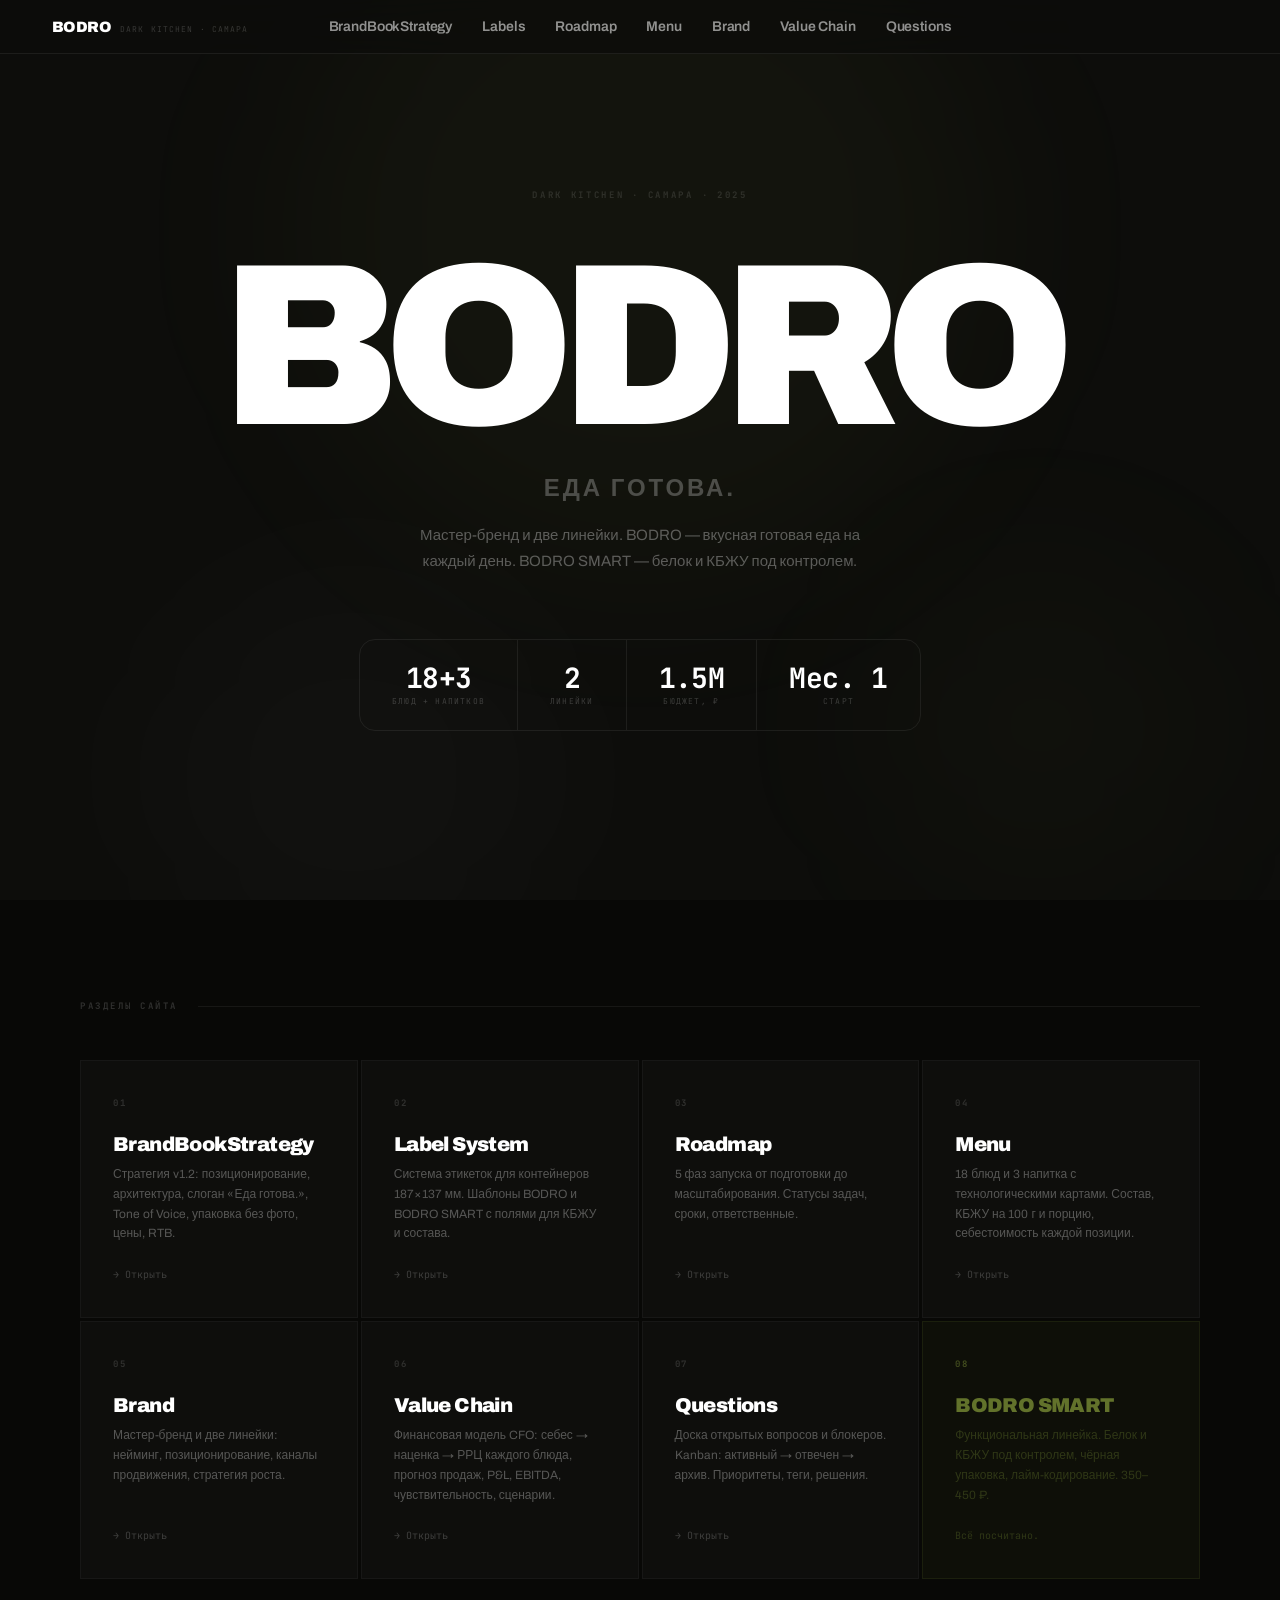
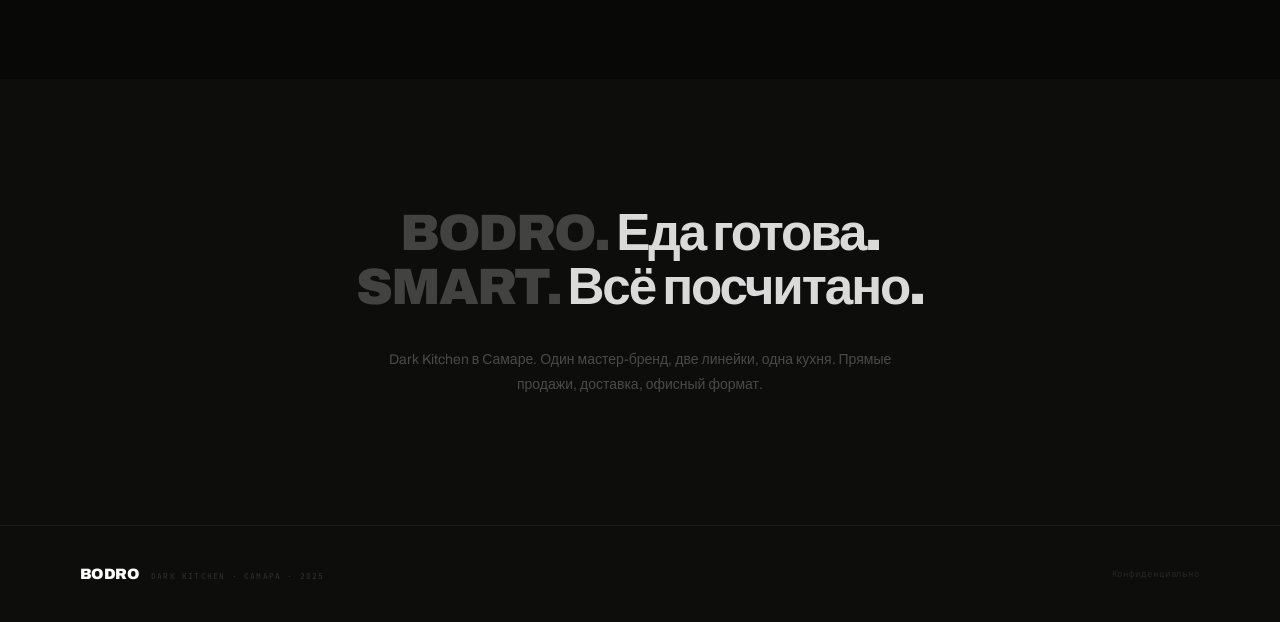
==== index.html @ ae783299 "BrandBookStrategy: merge v1.2 strategy into brand book, rebuild Value Chain as CFO model, fix menu c" ====
<!DOCTYPE html>
<html lang="ru">
<head>
<meta charset="UTF-8">
<meta name="viewport" content="width=device-width, initial-scale=1.0">
<title>BODRO — Dark Kitchen · Самара</title>
<link rel="preconnect" href="https://fonts.googleapis.com">
<link href="https://fonts.googleapis.com/css2?family=Archivo:wght@300;400;500;600;700;900&family=JetBrains+Mono:wght@400;500;700&display=swap" rel="stylesheet">
<style>
*,*::before,*::after{box-sizing:border-box;margin:0;padding:0;}
html{scroll-behavior:smooth;}
:root{
  --black:#0D0D0B;--sand:#F2EDE5;--lime:#B5D64E;--white:#FFFFFF;
  --mono:'JetBrains Mono',monospace;
}
body{font-family:'Archivo',sans-serif;background:var(--black);color:var(--white);overflow-x:hidden;}

/* ─ UNIVERSAL NAV ─ */
.u-nav{position:fixed;top:0;left:0;right:0;z-index:900;height:54px;display:flex;align-items:center;padding:0 52px;background:rgba(13,13,11,.88);backdrop-filter:blur(32px) saturate(200%);-webkit-backdrop-filter:blur(32px) saturate(200%);border-bottom:1px solid rgba(255,255,255,.07);}
.u-logo{display:flex;align-items:baseline;gap:9px;text-decoration:none;}
.u-wordmark{font-size:15px;font-weight:900;letter-spacing:-.04em;color:var(--white);}
.u-sub{font-family:var(--mono);font-size:8px;color:rgba(255,255,255,.18);letter-spacing:.14em;text-transform:uppercase;}
.u-links{display:flex;gap:2px;position:absolute;left:50%;transform:translateX(-50%);}
.u-link{font-size:14px;font-weight:600;color:rgba(255,255,255,.55);text-decoration:none;padding:5px 14px;border-radius:7px;transition:all .15s;letter-spacing:-.01em;white-space:nowrap;}
.u-link:hover{color:var(--white);background:rgba(255,255,255,.07);}
.u-link.active{color:var(--white);background:rgba(255,255,255,.1);}

/* ─ HERO ─ */
.hero{
  min-height:100vh;display:flex;flex-direction:column;justify-content:center;align-items:center;
  text-align:center;padding:80px 40px 60px;position:relative;overflow:hidden;
  background:var(--black);
}
.hero-orb{position:absolute;border-radius:50%;pointer-events:none;filter:blur(90px);}
.orb1{width:700px;height:700px;background:rgba(181,214,78,.035);top:-120px;left:50%;transform:translateX(-50%);}
.orb2{width:450px;height:450px;background:rgba(242,237,229,.02);bottom:-100px;left:10%;}
.orb3{width:350px;height:350px;background:rgba(181,214,78,.025);bottom:0;right:5%;}

.hero-tag{font-family:var(--mono);font-size:9px;font-weight:700;letter-spacing:.3em;text-transform:uppercase;color:rgba(255,255,255,.12);margin-bottom:52px;}
.hero-wordmark{font-size:clamp(120px,18vw,260px);font-weight:900;letter-spacing:-.07em;line-height:.82;position:relative;z-index:1;}
.hero-slogan{font-size:clamp(16px,2vw,24px);font-weight:700;letter-spacing:.12em;text-transform:uppercase;color:rgba(255,255,255,.25);margin-top:32px;position:relative;z-index:1;}
.hero-desc{font-size:15px;color:rgba(255,255,255,.32);line-height:1.75;max-width:480px;margin:20px auto 0;position:relative;z-index:1;}

.hero-stats{display:flex;gap:0;margin-top:64px;border:1px solid rgba(255,255,255,.07);border-radius:16px;overflow:hidden;position:relative;z-index:1;}
.h-stat{flex:1;padding:24px 32px;border-right:1px solid rgba(255,255,255,.07);display:flex;flex-direction:column;align-items:center;justify-content:center;}
.h-stat:last-child{border-right:none;}
.h-stat-v{font-family:var(--mono);font-size:28px;font-weight:700;letter-spacing:-.02em;margin-bottom:4px;white-space:nowrap;line-height:1;}
.h-stat-l{font-family:var(--mono);font-size:8px;color:rgba(255,255,255,.2);letter-spacing:.15em;text-transform:uppercase;white-space:nowrap;}

/* ─ PAGES GRID ─ */
.pages-section{padding:100px 80px;background:#080806;}
.pages-eyebrow{font-family:var(--mono);font-size:9px;font-weight:700;letter-spacing:.28em;text-transform:uppercase;color:rgba(255,255,255,.16);display:flex;align-items:center;gap:20px;margin-bottom:48px;}
.pages-eyebrow::after{content:'';flex:1;height:1px;background:rgba(255,255,255,.06);}

.pages-grid{display:grid;grid-template-columns:repeat(4,1fr);gap:3px;}
.page-card{
  padding:36px 32px;background:rgba(255,255,255,.025);
  border:1px solid rgba(255,255,255,.04);
  text-decoration:none;color:var(--white);
  transition:background .2s,border-color .2s,transform .2s;
  display:flex;flex-direction:column;gap:0;
  position:relative;overflow:hidden;
}
.page-card:hover{background:rgba(255,255,255,.05);border-color:rgba(255,255,255,.1);transform:translateY(-2px);}
.page-card::before{content:'';position:absolute;top:0;left:0;right:0;height:2px;background:var(--accent, rgba(255,255,255,.1));transform:scaleX(0);transition:transform .2s;transform-origin:left;}
.page-card:hover::before{transform:scaleX(1);}

.pc-num{font-family:var(--mono);font-size:9px;font-weight:700;letter-spacing:.2em;color:rgba(255,255,255,.14);margin-bottom:24px;}
.pc-title{font-size:20px;font-weight:900;letter-spacing:-.03em;margin-bottom:10px;line-height:1.1;}
.pc-desc{font-size:12px;color:rgba(255,255,255,.3);line-height:1.65;flex:1;}
.pc-arrow{font-family:var(--mono);font-size:10px;color:rgba(255,255,255,.2);margin-top:24px;transition:color .2s;}
.page-card:hover .pc-arrow{color:rgba(255,255,255,.5);}

/* colour accents */
.card-brand{--accent:rgba(242,237,229,.6);}
.card-lime{--accent:var(--lime);}
.card-white{--accent:rgba(255,255,255,.4);}

/* ─ MANIFESTO ─ */
.manifesto{padding:128px 80px;background:var(--black);}
.manifesto-inner{max-width:880px;margin:0 auto;text-align:center;}
.m-quote{font-size:clamp(28px,4vw,54px);font-weight:900;letter-spacing:-.04em;line-height:1.05;color:rgba(255,255,255,.85);}
.m-quote span{color:rgba(255,255,255,.22);}
.m-sub{font-size:14px;color:rgba(255,255,255,.25);margin-top:32px;line-height:1.8;max-width:560px;margin-left:auto;margin-right:auto;}

/* ─ FOOTER ─ */
footer{padding:40px 80px;border-top:1px solid rgba(255,255,255,.06);display:flex;align-items:center;justify-content:space-between;}
.ft-left{display:flex;align-items:baseline;gap:12px;}
.ft-logo{font-size:15px;font-weight:900;letter-spacing:-.04em;}
.ft-tag{font-family:var(--mono);font-size:8px;color:rgba(255,255,255,.15);letter-spacing:.15em;text-transform:uppercase;}
.ft-right{font-family:var(--mono);font-size:9px;color:rgba(255,255,255,.1);letter-spacing:.1em;}

/* ─ ANIM ─ */
.au{opacity:0;transform:translateY(24px);transition:opacity .8s cubic-bezier(.16,1,.3,1),transform .8s cubic-bezier(.16,1,.3,1);}
.au.in{opacity:1;transform:none;}
.d1{transition-delay:.1s!important;}.d2{transition-delay:.2s!important;}.d3{transition-delay:.3s!important;}.d4{transition-delay:.4s!important;}.d5{transition-delay:.5s!important;}.d6{transition-delay:.6s!important;}.d7{transition-delay:.7s!important;}

@media(max-width:1100px){.pages-grid{grid-template-columns:1fr 1fr;}.pages-section,.manifesto{padding:80px 40px;}.hero{padding:80px 24px 48px;}.u-nav{padding:0 28px;}.u-sub{display:none;}.hero-stats{flex-direction:column;}.h-stat{border-right:none;border-bottom:1px solid rgba(255,255,255,.07);}.h-stat:last-child{border-bottom:none;}}
@media(max-width:640px){.pages-grid{grid-template-columns:1fr;}.u-links{gap:0;}.u-link{padding:4px 8px;font-size:11px;}}
</style>
</head>
<body>

<!-- NAV -->
<nav class="u-nav">
  <a href="index.html" class="u-logo">
    <span class="u-wordmark">BODRO</span>
    <span class="u-sub">Dark Kitchen · Самара</span>
  </a>
  <div class="u-links">
    <a href="BrandBookStrategy.html" class="u-link">BrandBookStrategy</a>
    <a href="labelsystem.html" class="u-link">Labels</a>
    <a href="roadmap.html" class="u-link">Roadmap</a>
    <a href="menu.html" class="u-link">Menu</a>
    <a href="brand.html" class="u-link">Brand</a>
    <a href="valuechain.html" class="u-link">Value Chain</a>
    <a href="questions.html" class="u-link">Questions</a>
  </div>
</nav>

<!-- HERO -->
<section class="hero">
  <div class="hero-orb orb1"></div>
  <div class="hero-orb orb2"></div>
  <div class="hero-orb orb3"></div>
  <div class="hero-tag au" id="t1">Dark Kitchen · Самара · 2025</div>
  <div class="hero-wordmark au" id="t2">BODRO</div>
  <div class="hero-slogan au" id="t3">Еда готова.</div>
  <div class="hero-desc au" id="t4">Мастер-бренд и две линейки. BODRO — вкусная готовая еда на каждый день. BODRO SMART — белок и КБЖУ под контролем.</div>
  <div class="hero-stats au" id="t5">
    <div class="h-stat">
      <div class="h-stat-v">18+3</div>
      <div class="h-stat-l">Блюд + напитков</div>
    </div>
    <div class="h-stat">
      <div class="h-stat-v">2</div>
      <div class="h-stat-l">Линейки</div>
    </div>
    <div class="h-stat">
      <div class="h-stat-v">1.5М</div>
      <div class="h-stat-l">Бюджет, ₽</div>
    </div>
    <div class="h-stat">
      <div class="h-stat-v">Мес. 1</div>
      <div class="h-stat-l">Старт</div>
    </div>
  </div>
</section>

<!-- PAGES -->
<section class="pages-section">
  <div class="pages-eyebrow">Разделы сайта</div>
  <div class="pages-grid">

    <a href="BrandBookStrategy.html" class="page-card card-brand au d1">
      <div class="pc-num">01</div>
      <div class="pc-title">BrandBookStrategy</div>
      <div class="pc-desc">Стратегия v1.2: позиционирование, архитектура, слоган «Еда готова.», Tone of Voice, упаковка без фото, цены, RTB.</div>
      <div class="pc-arrow">→ Открыть</div>
    </a>

    <a href="labelsystem.html" class="page-card card-white au d2">
      <div class="pc-num">02</div>
      <div class="pc-title">Label System</div>
      <div class="pc-desc">Система этикеток для контейнеров 187×137 мм. Шаблоны BODRO и BODRO SMART с полями для КБЖУ и состава.</div>
      <div class="pc-arrow">→ Открыть</div>
    </a>

    <a href="roadmap.html" class="page-card card-white au d3">
      <div class="pc-num">03</div>
      <div class="pc-title">Roadmap</div>
      <div class="pc-desc">5 фаз запуска от подготовки до масштабирования. Статусы задач, сроки, ответственные.</div>
      <div class="pc-arrow">→ Открыть</div>
    </a>

    <a href="menu.html" class="page-card card-white au d4">
      <div class="pc-num">04</div>
      <div class="pc-title">Menu</div>
      <div class="pc-desc">18 блюд и 3 напитка с технологическими картами. Состав, КБЖУ на 100 г и порцию, себестоимость каждой позиции.</div>
      <div class="pc-arrow">→ Открыть</div>
    </a>

    <a href="brand.html" class="page-card card-brand au d5">
      <div class="pc-num">05</div>
      <div class="pc-title">Brand</div>
      <div class="pc-desc">Мастер-бренд и две линейки: нейминг, позиционирование, каналы продвижения, стратегия роста.</div>
      <div class="pc-arrow">→ Открыть</div>
    </a>

    <a href="valuechain.html" class="page-card card-lime au d6">
      <div class="pc-num">06</div>
      <div class="pc-title">Value Chain</div>
      <div class="pc-desc">Финансовая модель CFO: себес → наценка → РРЦ каждого блюда, прогноз продаж, P&L, EBITDA, чувствительность, сценарии.</div>
      <div class="pc-arrow">→ Открыть</div>
    </a>

    <a href="questions.html" class="page-card card-white au d7">
      <div class="pc-num">07</div>
      <div class="pc-title">Questions</div>
      <div class="pc-desc">Доска открытых вопросов и блокеров. Kanban: активный → отвечен → архив. Приоритеты, теги, решения.</div>
      <div class="pc-arrow">→ Открыть</div>
    </a>

    <div class="page-card au d7" style="background:rgba(181,214,78,.03);border-color:rgba(181,214,78,.08);cursor:default;">
      <div class="pc-num" style="color:rgba(181,214,78,.3);">08</div>
      <div class="pc-title" style="color:rgba(181,214,78,.5);">BODRO SMART</div>
      <div class="pc-desc" style="color:rgba(181,214,78,.2);">Функциональная линейка. Белок и КБЖУ под контролем, чёрная упаковка, лайм-кодирование. 350–450 ₽.</div>
      <div class="pc-arrow" style="font-family:var(--mono);font-size:10px;color:rgba(181,214,78,.2);">Всё посчитано.</div>
    </div>

  </div>
</section>

<!-- MANIFESTO -->
<section class="manifesto">
  <div class="manifesto-inner">
    <div class="m-quote au"><span>BODRO. </span>Еда готова.<br><span>SMART. </span>Всё посчитано.</div>
    <div class="m-sub au d1">Dark Kitchen в Самаре. Один мастер-бренд, две линейки, одна кухня. Прямые продажи, доставка, офисный формат.</div>
  </div>
</section>

<!-- FOOTER -->
<footer>
  <div class="ft-left">
    <div class="ft-logo">BODRO</div>
    <div class="ft-tag">Dark Kitchen · Самара · 2025</div>
  </div>
  <div class="ft-right">Конфиденциально</div>
</footer>

<script>
// Activate nav link (home = no active, since logo is the home)
// Remove active from all
document.querySelectorAll('.u-link').forEach(l=>l.classList.remove('active'));

// Scroll animations
const io = new IntersectionObserver(e=>{e.forEach(x=>{if(x.isIntersecting){x.target.classList.add('in');io.unobserve(x.target);}});},{threshold:.07,rootMargin:'0px 0px -20px 0px'});
document.querySelectorAll('.au').forEach(el=>io.observe(el));

// Hero: trigger immediately
setTimeout(()=>{
  ['t1','t2','t3','t4','t5'].forEach((id,i)=>{
    const el=document.getElementById(id);
    if(el){setTimeout(()=>el.classList.add('in'),i*80);}
  });
},60);
</script>
</body>
</html>
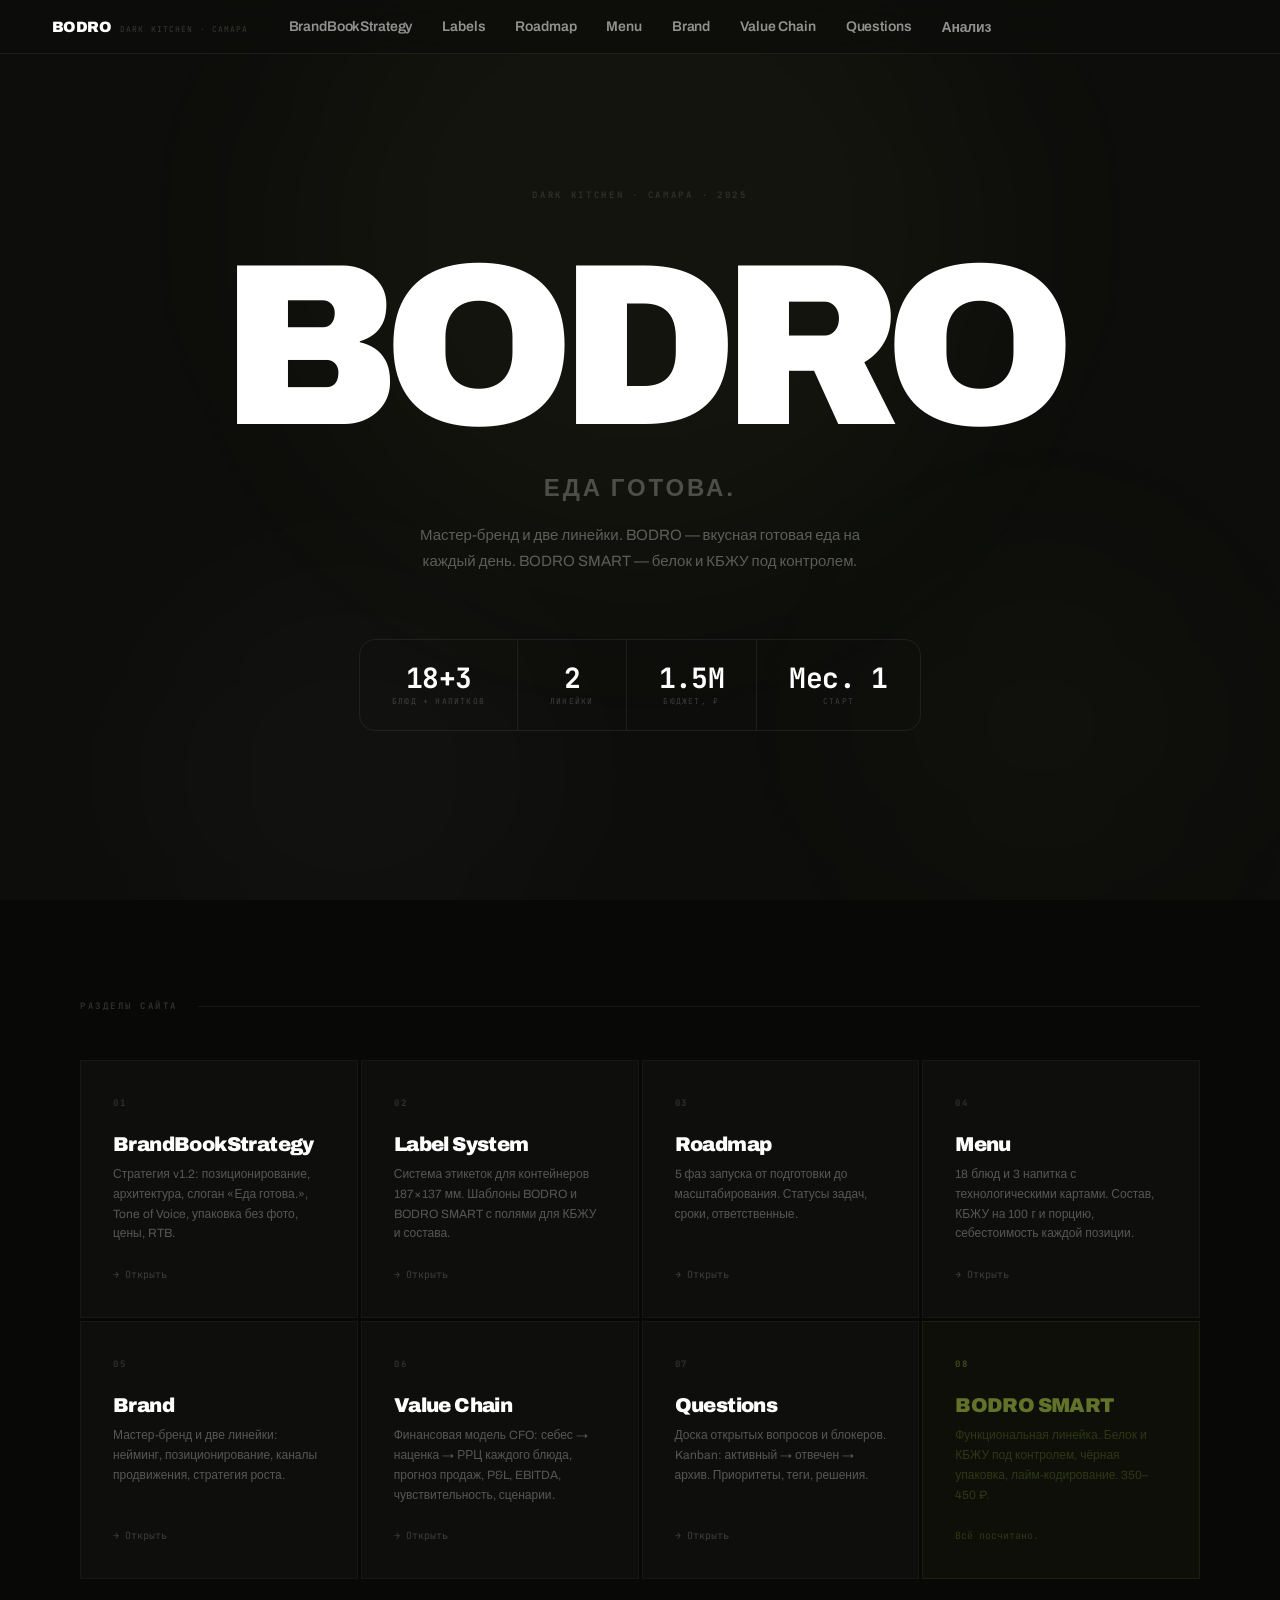
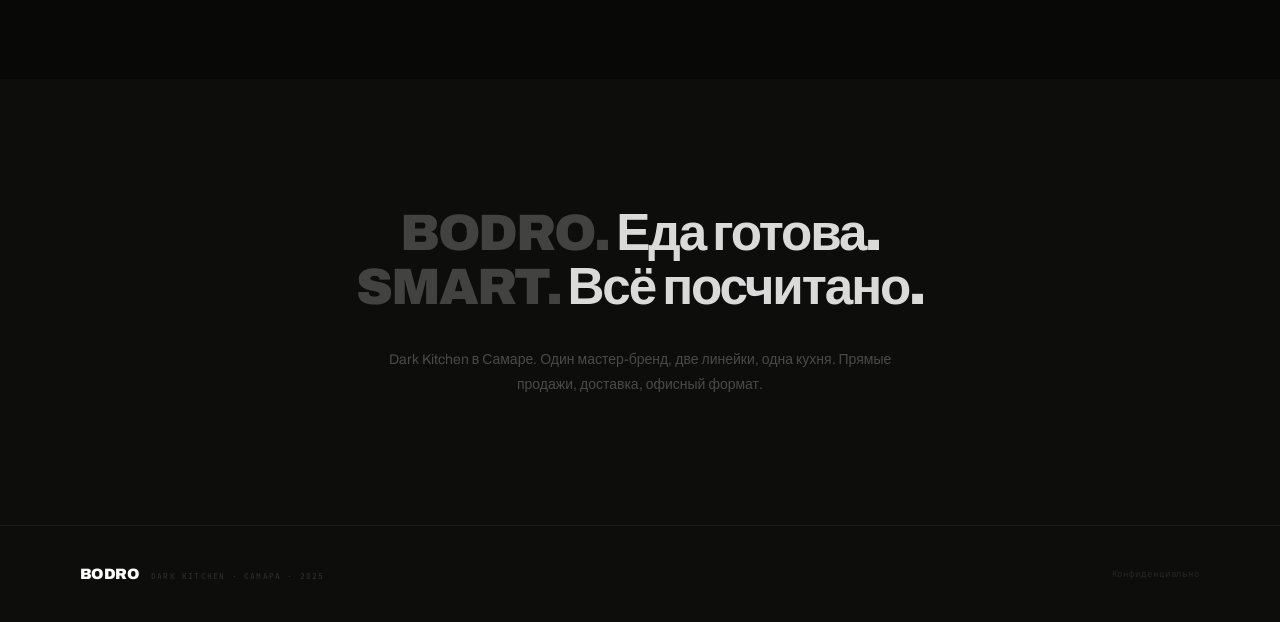
==== commit 0cf4eeb2: "feat: competitor analysis page + Анализ link in all nav - competitor-analysis.html: full analysis wi" ====
--- a/index.html
+++ b/index.html
@@ -115,6 +115,7 @@
     <a href="brand.html" class="u-link">Brand</a>
     <a href="valuechain.html" class="u-link">Value Chain</a>
     <a href="questions.html" class="u-link">Questions</a>
+    <a href="competitor-analysis.html" class="u-link">Анализ</a>
   </div>
 </nav>
 
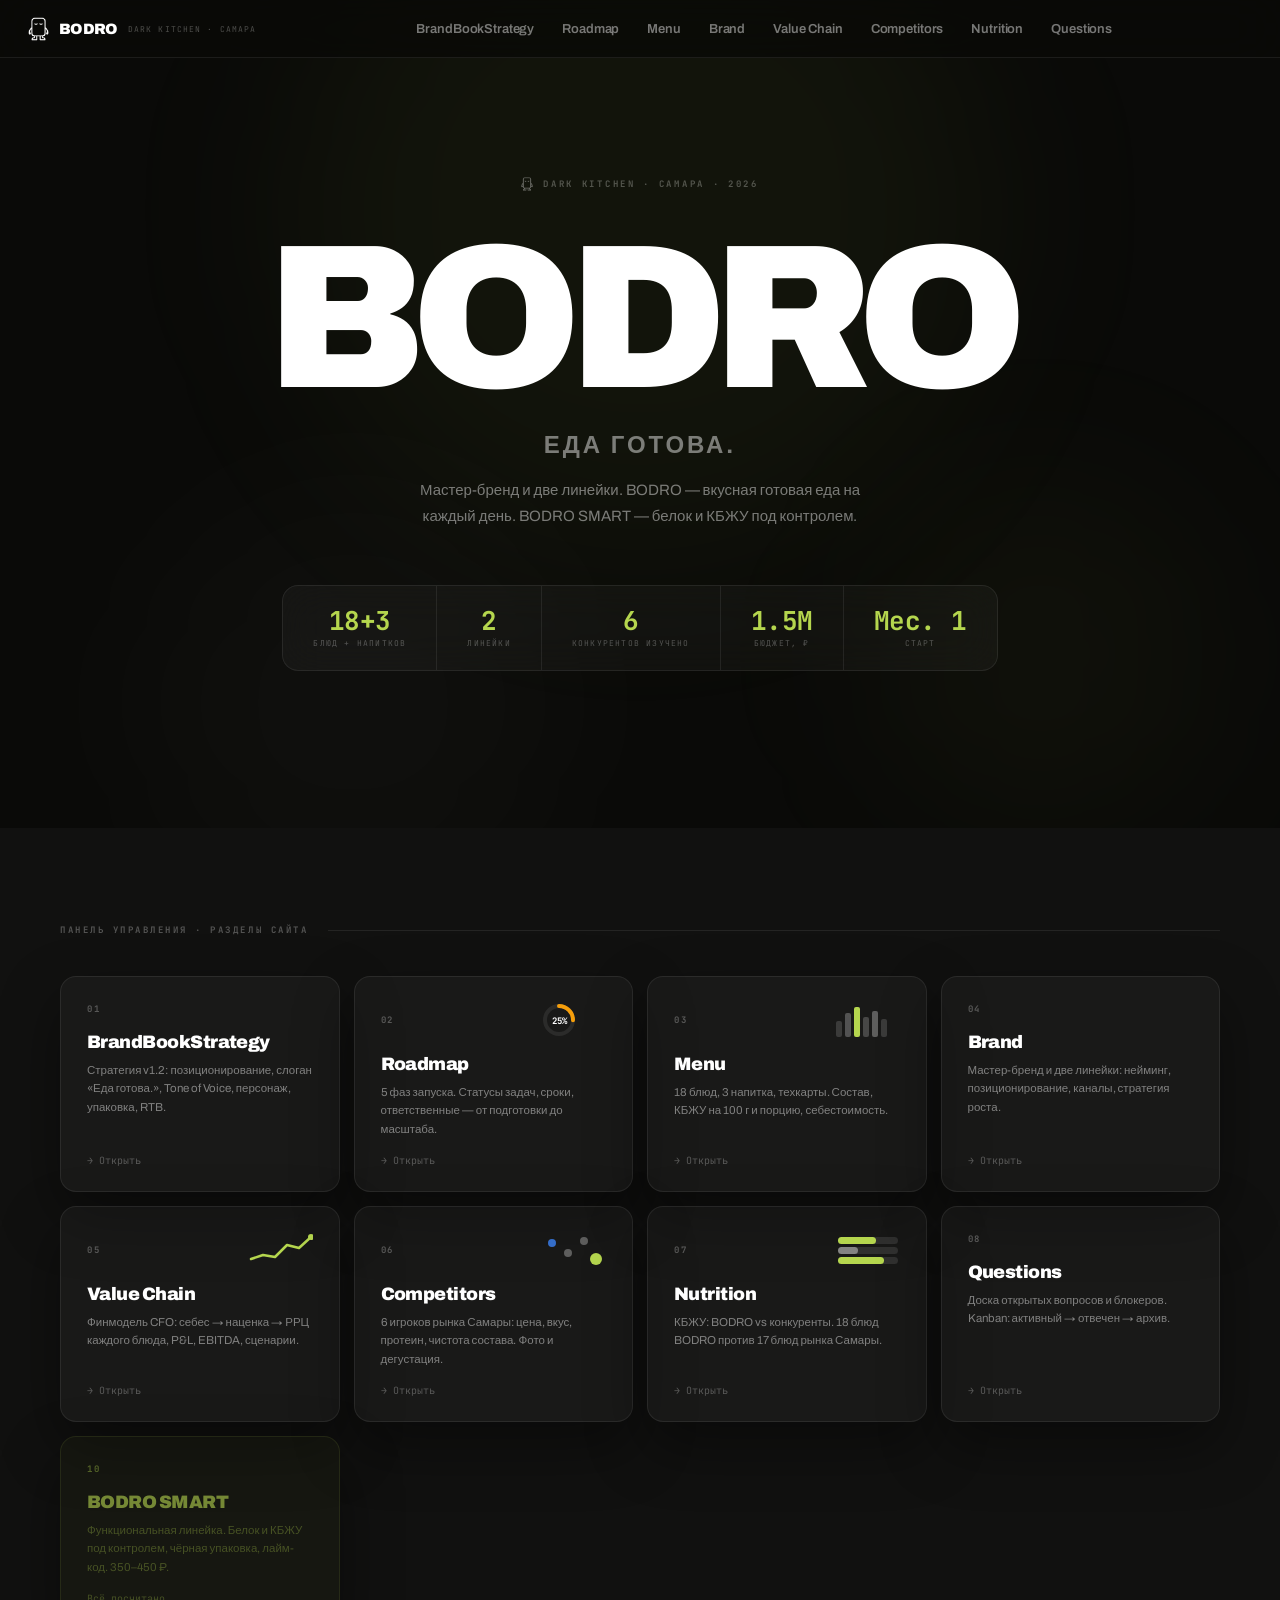
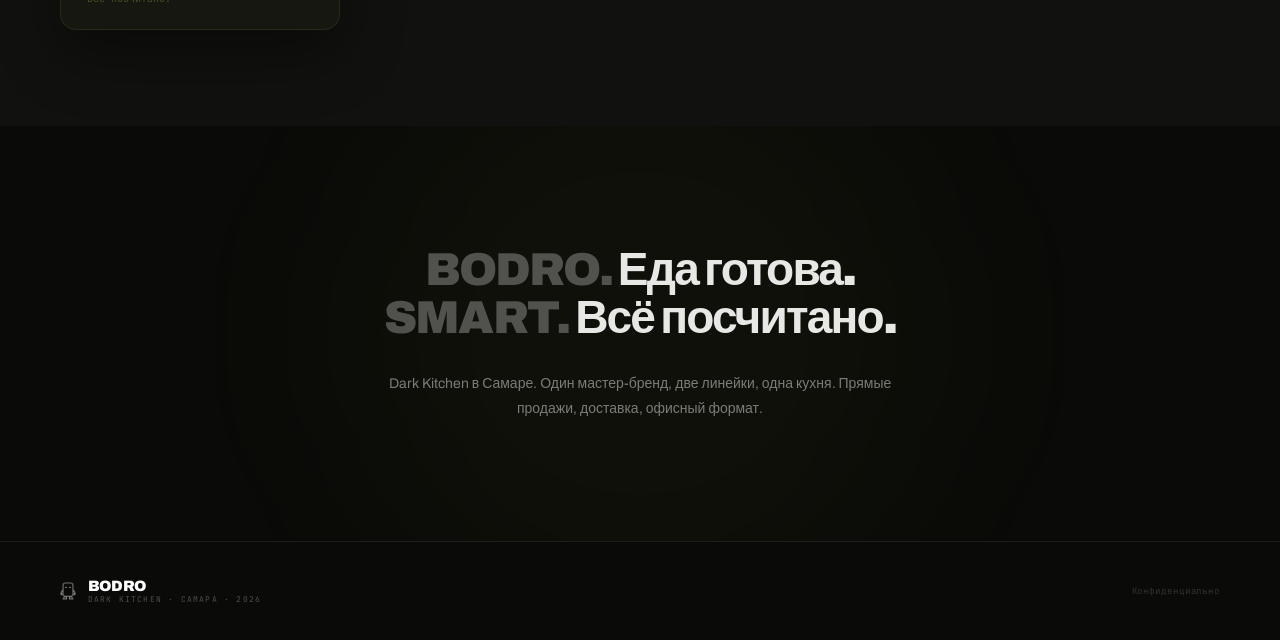
==== commit 597b5921: "Redesign entire site (except BrandBookStrategy) in dark dashboard style, add nutrition table, remove" ====
--- a/index.html
+++ b/index.html
@@ -8,95 +8,107 @@
 <link href="https://fonts.googleapis.com/css2?family=Archivo:wght@300;400;500;600;700;900&family=JetBrains+Mono:wght@400;500;700&display=swap" rel="stylesheet">
 <style>
 *,*::before,*::after{box-sizing:border-box;margin:0;padding:0;}
-html{scroll-behavior:smooth;}
+html{scroll-behavior:smooth;overflow-x:hidden;}
 :root{
-  --black:#0D0D0B;--sand:#F2EDE5;--lime:#B5D64E;--white:#FFFFFF;
+  --black:#0A0A08;--black-2:#111110;--sand:#F2EDE5;--lime:#B5D64E;--white:#FFFFFF;
+  --line:rgba(255,255,255,.08);--sub:rgba(255,255,255,.45);--muted:rgba(255,255,255,.28);
+  --glass:rgba(255,255,255,.035);--glass-2:rgba(255,255,255,.06);
+  --red:#EF4444;--amber:#F59E0B;--green:#22C55E;--blue:#3B82F6;
+  --gs:0 24px 60px rgba(0,0,0,.4);
   --mono:'JetBrains Mono',monospace;
 }
 body{font-family:'Archivo',sans-serif;background:var(--black);color:var(--white);overflow-x:hidden;}
 
 /* ─ UNIVERSAL NAV ─ */
-.u-nav{position:fixed;top:0;left:0;right:0;z-index:900;height:54px;display:flex;align-items:center;padding:0 52px;background:rgba(13,13,11,.88);backdrop-filter:blur(32px) saturate(200%);-webkit-backdrop-filter:blur(32px) saturate(200%);border-bottom:1px solid rgba(255,255,255,.07);}
-.u-logo{display:flex;align-items:baseline;gap:9px;text-decoration:none;}
+.u-nav{position:fixed;top:0;left:0;right:0;width:100%;max-width:100vw;overflow:hidden;z-index:900;height:58px;display:flex;align-items:center;gap:20px;padding:0 28px;background:rgba(10,10,8,.85);backdrop-filter:blur(28px) saturate(200%);-webkit-backdrop-filter:blur(28px) saturate(200%);border-bottom:1px solid var(--line);}
+.u-logo{display:flex;align-items:center;gap:10px;text-decoration:none;flex-shrink:0;}
+.u-logo img{height:24px;width:auto;display:block;}
 .u-wordmark{font-size:15px;font-weight:900;letter-spacing:-.04em;color:var(--white);}
-.u-sub{font-family:var(--mono);font-size:8px;color:rgba(255,255,255,.18);letter-spacing:.14em;text-transform:uppercase;}
-.u-links{display:flex;gap:2px;position:absolute;left:50%;transform:translateX(-50%);}
-.u-link{font-size:14px;font-weight:600;color:rgba(255,255,255,.55);text-decoration:none;padding:5px 14px;border-radius:7px;transition:all .15s;letter-spacing:-.01em;white-space:nowrap;}
-.u-link:hover{color:var(--white);background:rgba(255,255,255,.07);}
-.u-link.active{color:var(--white);background:rgba(255,255,255,.1);}
+.u-sub{font-family:var(--mono);font-size:8px;color:var(--muted);letter-spacing:.14em;text-transform:uppercase;white-space:nowrap;}
+.u-links{flex:1;display:flex;gap:2px;overflow-x:auto;scrollbar-width:none;-ms-overflow-style:none;justify-content:flex-start;min-width:0;}
+.u-links::-webkit-scrollbar{display:none;}
+.u-link{font-size:13px;font-weight:600;color:var(--sub);text-decoration:none;padding:7px 13px;border-radius:7px;transition:all .15s;letter-spacing:-.01em;white-space:nowrap;flex-shrink:0;}
+.u-link:hover{color:var(--white);background:var(--glass-2);}
+.u-link.active{color:var(--black);background:var(--lime);}
+@media(min-width:901px){.u-links{justify-content:center;}}
 
 /* ─ HERO ─ */
 .hero{
-  min-height:100vh;display:flex;flex-direction:column;justify-content:center;align-items:center;
+  min-height:92vh;display:flex;flex-direction:column;justify-content:center;align-items:center;
   text-align:center;padding:80px 40px 60px;position:relative;overflow:hidden;
   background:var(--black);
 }
 .hero-orb{position:absolute;border-radius:50%;pointer-events:none;filter:blur(90px);}
-.orb1{width:700px;height:700px;background:rgba(181,214,78,.035);top:-120px;left:50%;transform:translateX(-50%);}
-.orb2{width:450px;height:450px;background:rgba(242,237,229,.02);bottom:-100px;left:10%;}
-.orb3{width:350px;height:350px;background:rgba(181,214,78,.025);bottom:0;right:5%;}
-
-.hero-tag{font-family:var(--mono);font-size:9px;font-weight:700;letter-spacing:.3em;text-transform:uppercase;color:rgba(255,255,255,.12);margin-bottom:52px;}
-.hero-wordmark{font-size:clamp(120px,18vw,260px);font-weight:900;letter-spacing:-.07em;line-height:.82;position:relative;z-index:1;}
-.hero-slogan{font-size:clamp(16px,2vw,24px);font-weight:700;letter-spacing:.12em;text-transform:uppercase;color:rgba(255,255,255,.25);margin-top:32px;position:relative;z-index:1;}
-.hero-desc{font-size:15px;color:rgba(255,255,255,.32);line-height:1.75;max-width:480px;margin:20px auto 0;position:relative;z-index:1;}
-
-.hero-stats{display:flex;gap:0;margin-top:64px;border:1px solid rgba(255,255,255,.07);border-radius:16px;overflow:hidden;position:relative;z-index:1;}
-.h-stat{flex:1;padding:24px 32px;border-right:1px solid rgba(255,255,255,.07);display:flex;flex-direction:column;align-items:center;justify-content:center;}
+.orb1{width:700px;height:700px;background:rgba(181,214,78,.05);top:-140px;left:50%;transform:translateX(-50%);}
+.orb2{width:450px;height:450px;background:rgba(242,237,229,.025);bottom:-100px;left:10%;}
+.orb3{width:350px;height:350px;background:rgba(181,214,78,.035);bottom:0;right:5%;}
+
+.hero-tag{font-family:var(--mono);font-size:9px;font-weight:700;letter-spacing:.3em;text-transform:uppercase;color:var(--muted);margin-bottom:44px;display:flex;align-items:center;gap:10px;}
+.hero-tag img{height:14px;width:auto;opacity:.5;}
+.hero-wordmark{font-size:clamp(100px,16vw,230px);font-weight:900;letter-spacing:-.07em;line-height:.82;position:relative;z-index:1;}
+.hero-slogan{font-size:clamp(16px,2vw,24px);font-weight:700;letter-spacing:.12em;text-transform:uppercase;color:var(--sub);margin-top:28px;position:relative;z-index:1;}
+.hero-desc{font-size:15px;color:var(--sub);line-height:1.75;max-width:480px;margin:18px auto 0;position:relative;z-index:1;}
+
+.hero-stats{display:flex;gap:0;margin-top:56px;border:1px solid var(--line);border-radius:16px;overflow:hidden;position:relative;z-index:1;background:var(--glass);backdrop-filter:blur(20px);}
+.h-stat{flex:1;padding:22px 30px;border-right:1px solid var(--line);display:flex;flex-direction:column;align-items:center;justify-content:center;}
 .h-stat:last-child{border-right:none;}
-.h-stat-v{font-family:var(--mono);font-size:28px;font-weight:700;letter-spacing:-.02em;margin-bottom:4px;white-space:nowrap;line-height:1;}
-.h-stat-l{font-family:var(--mono);font-size:8px;color:rgba(255,255,255,.2);letter-spacing:.15em;text-transform:uppercase;white-space:nowrap;}
-
-/* ─ PAGES GRID ─ */
-.pages-section{padding:100px 80px;background:#080806;}
-.pages-eyebrow{font-family:var(--mono);font-size:9px;font-weight:700;letter-spacing:.28em;text-transform:uppercase;color:rgba(255,255,255,.16);display:flex;align-items:center;gap:20px;margin-bottom:48px;}
-.pages-eyebrow::after{content:'';flex:1;height:1px;background:rgba(255,255,255,.06);}
-
-.pages-grid{display:grid;grid-template-columns:repeat(4,1fr);gap:3px;}
+.h-stat-v{font-family:var(--mono);font-size:26px;font-weight:700;letter-spacing:-.02em;margin-bottom:4px;white-space:nowrap;line-height:1;color:var(--lime);}
+.h-stat-l{font-family:var(--mono);font-size:8px;color:var(--muted);letter-spacing:.15em;text-transform:uppercase;white-space:nowrap;}
+
+/* ─ DASHBOARD GRID ─ */
+.pages-section{padding:96px 60px;background:var(--black-2);}
+.pages-eyebrow{font-family:var(--mono);font-size:9px;font-weight:700;letter-spacing:.28em;text-transform:uppercase;color:var(--muted);display:flex;align-items:center;gap:20px;margin-bottom:40px;max-width:1400px;margin-left:auto;margin-right:auto;}
+.pages-eyebrow::after{content:'';flex:1;height:1px;background:var(--line);}
+
+.pages-grid{display:grid;grid-template-columns:repeat(4,1fr);gap:14px;max-width:1400px;margin:0 auto;}
 .page-card{
-  padding:36px 32px;background:rgba(255,255,255,.025);
-  border:1px solid rgba(255,255,255,.04);
+  padding:26px 26px 24px;background:var(--glass);
+  border:1px solid var(--line);border-radius:16px;
   text-decoration:none;color:var(--white);
   transition:background .2s,border-color .2s,transform .2s;
   display:flex;flex-direction:column;gap:0;
-  position:relative;overflow:hidden;
+  position:relative;overflow:hidden;box-shadow:var(--gs);
 }
-.page-card:hover{background:rgba(255,255,255,.05);border-color:rgba(255,255,255,.1);transform:translateY(-2px);}
-.page-card::before{content:'';position:absolute;top:0;left:0;right:0;height:2px;background:var(--accent, rgba(255,255,255,.1));transform:scaleX(0);transition:transform .2s;transform-origin:left;}
+.page-card:hover{background:var(--glass-2);border-color:rgba(255,255,255,.16);transform:translateY(-3px);}
+.page-card::before{content:'';position:absolute;top:0;left:0;right:0;height:2px;background:var(--accent, rgba(255,255,255,.14));transform:scaleX(0);transition:transform .2s;transform-origin:left;}
 .page-card:hover::before{transform:scaleX(1);}
 
-.pc-num{font-family:var(--mono);font-size:9px;font-weight:700;letter-spacing:.2em;color:rgba(255,255,255,.14);margin-bottom:24px;}
-.pc-title{font-size:20px;font-weight:900;letter-spacing:-.03em;margin-bottom:10px;line-height:1.1;}
-.pc-desc{font-size:12px;color:rgba(255,255,255,.3);line-height:1.65;flex:1;}
-.pc-arrow{font-family:var(--mono);font-size:10px;color:rgba(255,255,255,.2);margin-top:24px;transition:color .2s;}
-.page-card:hover .pc-arrow{color:rgba(255,255,255,.5);}
-
-/* colour accents */
+.pc-top{display:flex;align-items:center;justify-content:space-between;margin-bottom:18px;}
+.pc-num{font-family:var(--mono);font-size:9px;font-weight:700;letter-spacing:.2em;color:var(--muted);}
+.pc-viz{height:34px;}
+.pc-title{font-size:18px;font-weight:900;letter-spacing:-.03em;margin-bottom:8px;line-height:1.1;}
+.pc-desc{font-size:11.5px;color:var(--sub);line-height:1.6;flex:1;margin-bottom:16px;}
+.pc-arrow{font-family:var(--mono);font-size:10px;color:var(--muted);transition:color .2s;display:flex;align-items:center;gap:6px;}
+.page-card:hover .pc-arrow{color:rgba(255,255,255,.7);}
+
 .card-brand{--accent:rgba(242,237,229,.6);}
 .card-lime{--accent:var(--lime);}
 .card-white{--accent:rgba(255,255,255,.4);}
+.card-blue{--accent:var(--blue);}
+.card-amber{--accent:var(--amber);}
 
 /* ─ MANIFESTO ─ */
-.manifesto{padding:128px 80px;background:var(--black);}
-.manifesto-inner{max-width:880px;margin:0 auto;text-align:center;}
-.m-quote{font-size:clamp(28px,4vw,54px);font-weight:900;letter-spacing:-.04em;line-height:1.05;color:rgba(255,255,255,.85);}
-.m-quote span{color:rgba(255,255,255,.22);}
-.m-sub{font-size:14px;color:rgba(255,255,255,.25);margin-top:32px;line-height:1.8;max-width:560px;margin-left:auto;margin-right:auto;}
+.manifesto{padding:120px 60px;background:var(--black);position:relative;overflow:hidden;}
+.manifesto-inner{max-width:880px;margin:0 auto;text-align:center;position:relative;z-index:1;}
+.m-quote{font-size:clamp(26px,3.6vw,50px);font-weight:900;letter-spacing:-.04em;line-height:1.05;color:rgba(255,255,255,.9);}
+.m-quote span{color:var(--muted);}
+.m-sub{font-size:14px;color:var(--sub);margin-top:28px;line-height:1.8;max-width:560px;margin-left:auto;margin-right:auto;}
 
 /* ─ FOOTER ─ */
-footer{padding:40px 80px;border-top:1px solid rgba(255,255,255,.06);display:flex;align-items:center;justify-content:space-between;}
-.ft-left{display:flex;align-items:baseline;gap:12px;}
+footer{padding:36px 60px;border-top:1px solid var(--line);display:flex;align-items:center;justify-content:space-between;}
+.ft-left{display:flex;align-items:center;gap:12px;}
+.ft-left img{height:18px;width:auto;opacity:.6;}
 .ft-logo{font-size:15px;font-weight:900;letter-spacing:-.04em;}
-.ft-tag{font-family:var(--mono);font-size:8px;color:rgba(255,255,255,.15);letter-spacing:.15em;text-transform:uppercase;}
-.ft-right{font-family:var(--mono);font-size:9px;color:rgba(255,255,255,.1);letter-spacing:.1em;}
+.ft-tag{font-family:var(--mono);font-size:8px;color:var(--muted);letter-spacing:.15em;text-transform:uppercase;}
+.ft-right{font-family:var(--mono);font-size:9px;color:rgba(255,255,255,.16);letter-spacing:.1em;}
 
 /* ─ ANIM ─ */
 .au{opacity:0;transform:translateY(24px);transition:opacity .8s cubic-bezier(.16,1,.3,1),transform .8s cubic-bezier(.16,1,.3,1);}
 .au.in{opacity:1;transform:none;}
 .d1{transition-delay:.1s!important;}.d2{transition-delay:.2s!important;}.d3{transition-delay:.3s!important;}.d4{transition-delay:.4s!important;}.d5{transition-delay:.5s!important;}.d6{transition-delay:.6s!important;}.d7{transition-delay:.7s!important;}
 
-@media(max-width:1100px){.pages-grid{grid-template-columns:1fr 1fr;}.pages-section,.manifesto{padding:80px 40px;}.hero{padding:80px 24px 48px;}.u-nav{padding:0 28px;}.u-sub{display:none;}.hero-stats{flex-direction:column;}.h-stat{border-right:none;border-bottom:1px solid rgba(255,255,255,.07);}.h-stat:last-child{border-bottom:none;}}
-@media(max-width:640px){.pages-grid{grid-template-columns:1fr;}.u-links{gap:0;}.u-link{padding:4px 8px;font-size:11px;}}
+@media(max-width:1100px){.pages-grid{grid-template-columns:1fr 1fr;}.pages-section,.manifesto{padding:72px 32px;}.hero{padding:80px 24px 48px;}.u-nav{padding:0 20px;}.u-sub{display:none;}.hero-stats{flex-wrap:wrap;}.h-stat{flex:1 1 40%;border-right:1px solid var(--line);border-bottom:1px solid var(--line);}}
+@media(max-width:640px){.pages-grid{grid-template-columns:1fr;}.h-stat{flex:1 1 100%;border-right:none;}}
 </style>
 </head>
 <body>
@@ -104,18 +116,19 @@
 <!-- NAV -->
 <nav class="u-nav">
   <a href="index.html" class="u-logo">
+    <img src="images/icon-mascot.png" alt="BODRO">
     <span class="u-wordmark">BODRO</span>
     <span class="u-sub">Dark Kitchen · Самара</span>
   </a>
   <div class="u-links">
     <a href="BrandBookStrategy.html" class="u-link">BrandBookStrategy</a>
-    <a href="labelsystem.html" class="u-link">Labels</a>
     <a href="roadmap.html" class="u-link">Roadmap</a>
     <a href="menu.html" class="u-link">Menu</a>
     <a href="brand.html" class="u-link">Brand</a>
     <a href="valuechain.html" class="u-link">Value Chain</a>
+    <a href="competitor-analysis.html" class="u-link">Competitors</a>
+    <a href="nutrition-table.html" class="u-link">Nutrition</a>
     <a href="questions.html" class="u-link">Questions</a>
-    <a href="competitor-analysis.html" class="u-link">Анализ</a>
   </div>
 </nav>
 
@@ -124,7 +137,7 @@
   <div class="hero-orb orb1"></div>
   <div class="hero-orb orb2"></div>
   <div class="hero-orb orb3"></div>
-  <div class="hero-tag au" id="t1">Dark Kitchen · Самара · 2025</div>
+  <div class="hero-tag au" id="t1"><img src="images/icon-mascot.png" alt="">Dark Kitchen · Самара · 2026</div>
   <div class="hero-wordmark au" id="t2">BODRO</div>
   <div class="hero-slogan au" id="t3">Еда готова.</div>
   <div class="hero-desc au" id="t4">Мастер-бренд и две линейки. BODRO — вкусная готовая еда на каждый день. BODRO SMART — белок и КБЖУ под контролем.</div>
@@ -138,6 +151,10 @@
       <div class="h-stat-l">Линейки</div>
     </div>
     <div class="h-stat">
+      <div class="h-stat-v">6</div>
+      <div class="h-stat-l">Конкурентов изучено</div>
+    </div>
+    <div class="h-stat">
       <div class="h-stat-v">1.5М</div>
       <div class="h-stat-l">Бюджет, ₽</div>
     </div>
@@ -150,63 +167,80 @@
 
 <!-- PAGES -->
 <section class="pages-section">
-  <div class="pages-eyebrow">Разделы сайта</div>
+  <div class="pages-eyebrow">Панель управления · Разделы сайта</div>
   <div class="pages-grid">
 
     <a href="BrandBookStrategy.html" class="page-card card-brand au d1">
-      <div class="pc-num">01</div>
+      <div class="pc-top"><div class="pc-num">01</div></div>
       <div class="pc-title">BrandBookStrategy</div>
-      <div class="pc-desc">Стратегия v1.2: позиционирование, архитектура, слоган «Еда готова.», Tone of Voice, упаковка без фото, цены, RTB.</div>
-      <div class="pc-arrow">→ Открыть</div>
-    </a>
-
-    <a href="labelsystem.html" class="page-card card-white au d2">
-      <div class="pc-num">02</div>
-      <div class="pc-title">Label System</div>
-      <div class="pc-desc">Система этикеток для контейнеров 187×137 мм. Шаблоны BODRO и BODRO SMART с полями для КБЖУ и состава.</div>
-      <div class="pc-arrow">→ Открыть</div>
-    </a>
-
-    <a href="roadmap.html" class="page-card card-white au d3">
-      <div class="pc-num">03</div>
+      <div class="pc-desc">Стратегия v1.2: позиционирование, слоган «Еда готова.», Tone of Voice, персонаж, упаковка, RTB.</div>
+      <div class="pc-arrow">→ Открыть</div>
+    </a>
+
+    <a href="roadmap.html" class="page-card card-amber au d3">
+      <div class="pc-top"><div class="pc-num">02</div>
+        <svg class="pc-viz" viewBox="0 0 64 34" fill="none"><circle cx="17" cy="17" r="14" stroke="rgba(255,255,255,.08)" stroke-width="4"/><circle cx="17" cy="17" r="14" stroke="#F59E0B" stroke-width="4" stroke-dasharray="88" stroke-dashoffset="66" stroke-linecap="round" transform="rotate(-90 17 17)"/><text x="17" y="21" text-anchor="middle" font-family="JetBrains Mono" font-size="9" fill="#fff" font-weight="700">25%</text></svg>
+      </div>
       <div class="pc-title">Roadmap</div>
-      <div class="pc-desc">5 фаз запуска от подготовки до масштабирования. Статусы задач, сроки, ответственные.</div>
+      <div class="pc-desc">5 фаз запуска. Статусы задач, сроки, ответственные — от подготовки до масштаба.</div>
       <div class="pc-arrow">→ Открыть</div>
     </a>
 
     <a href="menu.html" class="page-card card-white au d4">
-      <div class="pc-num">04</div>
+      <div class="pc-top"><div class="pc-num">03</div>
+        <svg class="pc-viz" viewBox="0 0 64 34" fill="none"><rect x="0" y="18" width="6" height="16" rx="2" fill="rgba(255,255,255,.15)"/><rect x="9" y="10" width="6" height="24" rx="2" fill="rgba(255,255,255,.25)"/><rect x="18" y="4" width="6" height="30" rx="2" fill="#B5D64E"/><rect x="27" y="14" width="6" height="20" rx="2" fill="rgba(255,255,255,.2)"/><rect x="36" y="8" width="6" height="26" rx="2" fill="rgba(255,255,255,.3)"/><rect x="45" y="16" width="6" height="18" rx="2" fill="rgba(255,255,255,.15)"/></svg>
+      </div>
       <div class="pc-title">Menu</div>
-      <div class="pc-desc">18 блюд и 3 напитка с технологическими картами. Состав, КБЖУ на 100 г и порцию, себестоимость каждой позиции.</div>
+      <div class="pc-desc">18 блюд, 3 напитка, техкарты. Состав, КБЖУ на 100 г и порцию, себестоимость.</div>
       <div class="pc-arrow">→ Открыть</div>
     </a>
 
     <a href="brand.html" class="page-card card-brand au d5">
-      <div class="pc-num">05</div>
+      <div class="pc-top"><div class="pc-num">04</div></div>
       <div class="pc-title">Brand</div>
-      <div class="pc-desc">Мастер-бренд и две линейки: нейминг, позиционирование, каналы продвижения, стратегия роста.</div>
+      <div class="pc-desc">Мастер-бренд и две линейки: нейминг, позиционирование, каналы, стратегия роста.</div>
       <div class="pc-arrow">→ Открыть</div>
     </a>
 
     <a href="valuechain.html" class="page-card card-lime au d6">
-      <div class="pc-num">06</div>
+      <div class="pc-top"><div class="pc-num">05</div>
+        <svg class="pc-viz" viewBox="0 0 64 34" fill="none"><path d="M2 26 L14 22 L26 24 L38 12 L50 15 L62 4" stroke="#B5D64E" stroke-width="2.5" fill="none" stroke-linecap="round" stroke-linejoin="round"/><circle cx="62" cy="4" r="3" fill="#B5D64E"/></svg>
+      </div>
       <div class="pc-title">Value Chain</div>
-      <div class="pc-desc">Финансовая модель CFO: себес → наценка → РРЦ каждого блюда, прогноз продаж, P&L, EBITDA, чувствительность, сценарии.</div>
-      <div class="pc-arrow">→ Открыть</div>
-    </a>
-
-    <a href="questions.html" class="page-card card-white au d7">
-      <div class="pc-num">07</div>
+      <div class="pc-desc">Финмодель CFO: себес → наценка → РРЦ каждого блюда, P&L, EBITDA, сценарии.</div>
+      <div class="pc-arrow">→ Открыть</div>
+    </a>
+
+    <a href="competitor-analysis.html" class="page-card card-blue au d7">
+      <div class="pc-top"><div class="pc-num">06</div>
+        <svg class="pc-viz" viewBox="0 0 64 34" fill="none"><circle cx="10" cy="10" r="4" fill="#3B82F6" opacity=".8"/><circle cx="26" cy="20" r="4" fill="rgba(255,255,255,.3)"/><circle cx="42" cy="8" r="4" fill="rgba(255,255,255,.3)"/><circle cx="54" cy="26" r="6" fill="#B5D64E"/></svg>
+      </div>
+      <div class="pc-title">Competitors</div>
+      <div class="pc-desc">6 игроков рынка Самары: цена, вкус, протеин, чистота состава. Фото и дегустация.</div>
+      <div class="pc-arrow">→ Открыть</div>
+    </a>
+
+    <a href="nutrition-table.html" class="page-card card-white au d7">
+      <div class="pc-top"><div class="pc-num">07</div>
+        <svg class="pc-viz" viewBox="0 0 64 34" fill="none"><rect x="2" y="4" width="60" height="7" rx="3.5" fill="rgba(255,255,255,.1)"/><rect x="2" y="4" width="38" height="7" rx="3.5" fill="#B5D64E"/><rect x="2" y="14" width="60" height="7" rx="3.5" fill="rgba(255,255,255,.1)"/><rect x="2" y="14" width="20" height="7" rx="3.5" fill="rgba(255,255,255,.4)"/><rect x="2" y="24" width="60" height="7" rx="3.5" fill="rgba(255,255,255,.1)"/><rect x="2" y="24" width="46" height="7" rx="3.5" fill="#B5D64E"/></svg>
+      </div>
+      <div class="pc-title">Nutrition</div>
+      <div class="pc-desc">КБЖУ: BODRO vs конкуренты. 18 блюд BODRO против 17 блюд рынка Самары.</div>
+      <div class="pc-arrow">→ Открыть</div>
+    </a>
+
+    <a href="questions.html" class="page-card card-amber au d1">
+      <div class="pc-top"><div class="pc-num">08</div></div>
       <div class="pc-title">Questions</div>
-      <div class="pc-desc">Доска открытых вопросов и блокеров. Kanban: активный → отвечен → архив. Приоритеты, теги, решения.</div>
-      <div class="pc-arrow">→ Открыть</div>
-    </a>
-
-    <div class="page-card au d7" style="background:rgba(181,214,78,.03);border-color:rgba(181,214,78,.08);cursor:default;">
-      <div class="pc-num" style="color:rgba(181,214,78,.3);">08</div>
-      <div class="pc-title" style="color:rgba(181,214,78,.5);">BODRO SMART</div>
-      <div class="pc-desc" style="color:rgba(181,214,78,.2);">Функциональная линейка. Белок и КБЖУ под контролем, чёрная упаковка, лайм-кодирование. 350–450 ₽.</div>
-      <div class="pc-arrow" style="font-family:var(--mono);font-size:10px;color:rgba(181,214,78,.2);">Всё посчитано.</div>
+      <div class="pc-desc">Доска открытых вопросов и блокеров. Kanban: активный → отвечен → архив.</div>
+      <div class="pc-arrow">→ Открыть</div>
+    </a>
+
+    <div class="page-card au d2" style="background:rgba(181,214,78,.03);border-color:rgba(181,214,78,.1);cursor:default;">
+      <div class="pc-top"><div class="pc-num" style="color:rgba(181,214,78,.4);">10</div></div>
+      <div class="pc-title" style="color:rgba(181,214,78,.6);">BODRO SMART</div>
+      <div class="pc-desc" style="color:rgba(181,214,78,.3);">Функциональная линейка. Белок и КБЖУ под контролем, чёрная упаковка, лайм-код. 350–450 ₽.</div>
+      <div class="pc-arrow" style="font-family:var(--mono);font-size:10px;color:rgba(181,214,78,.3);">Всё посчитано.</div>
     </div>
 
   </div>
@@ -214,6 +248,7 @@
 
 <!-- MANIFESTO -->
 <section class="manifesto">
+  <div class="hero-orb" style="width:600px;height:600px;background:rgba(181,214,78,.03);top:50%;left:50%;transform:translate(-50%,-50%);"></div>
   <div class="manifesto-inner">
     <div class="m-quote au"><span>BODRO. </span>Еда готова.<br><span>SMART. </span>Всё посчитано.</div>
     <div class="m-sub au d1">Dark Kitchen в Самаре. Один мастер-бренд, две линейки, одна кухня. Прямые продажи, доставка, офисный формат.</div>
@@ -223,22 +258,19 @@
 <!-- FOOTER -->
 <footer>
   <div class="ft-left">
-    <div class="ft-logo">BODRO</div>
-    <div class="ft-tag">Dark Kitchen · Самара · 2025</div>
+    <img src="images/icon-mascot.png" alt="">
+    <div>
+      <div class="ft-logo">BODRO</div>
+      <div class="ft-tag">Dark Kitchen · Самара · 2026</div>
+    </div>
   </div>
   <div class="ft-right">Конфиденциально</div>
 </footer>
 
 <script>
-// Activate nav link (home = no active, since logo is the home)
-// Remove active from all
 document.querySelectorAll('.u-link').forEach(l=>l.classList.remove('active'));
-
-// Scroll animations
 const io = new IntersectionObserver(e=>{e.forEach(x=>{if(x.isIntersecting){x.target.classList.add('in');io.unobserve(x.target);}});},{threshold:.07,rootMargin:'0px 0px -20px 0px'});
 document.querySelectorAll('.au').forEach(el=>io.observe(el));
-
-// Hero: trigger immediately
 setTimeout(()=>{
   ['t1','t2','t3','t4','t5'].forEach((id,i)=>{
     const el=document.getElementById(id);
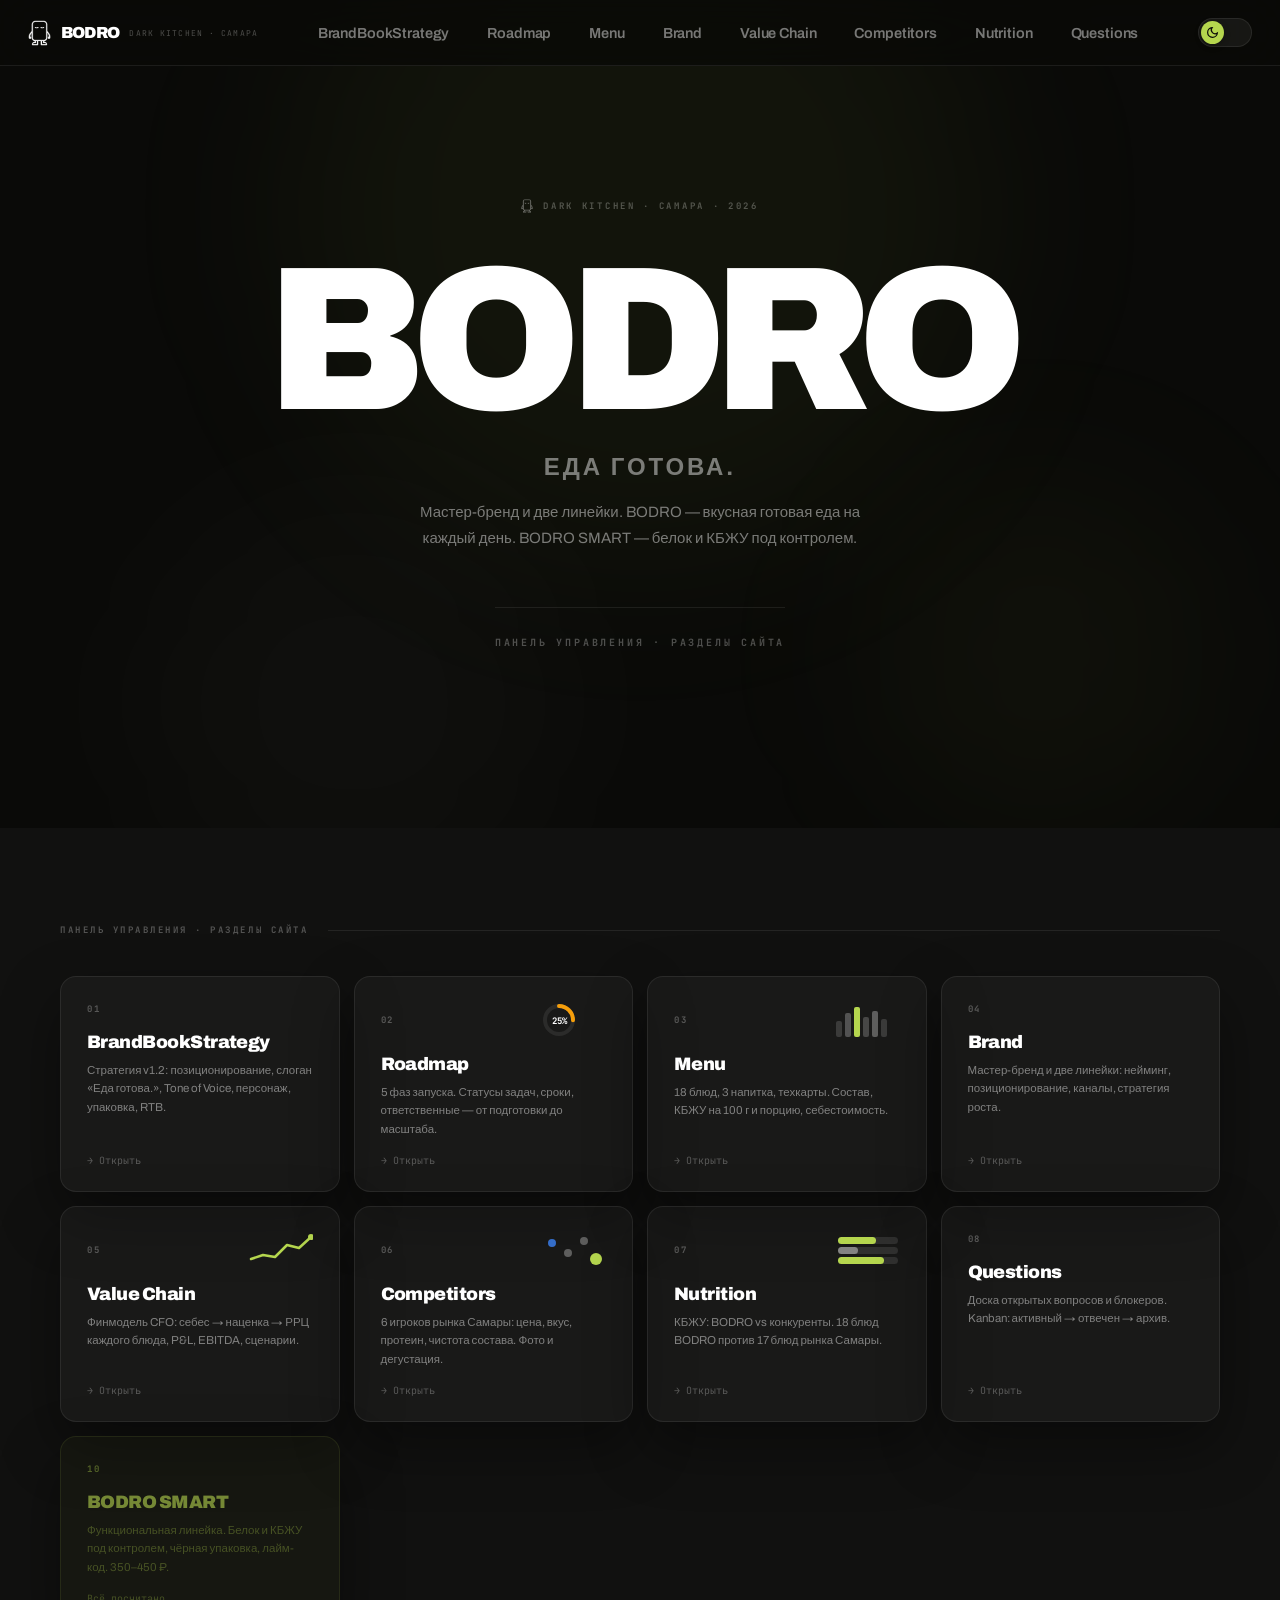
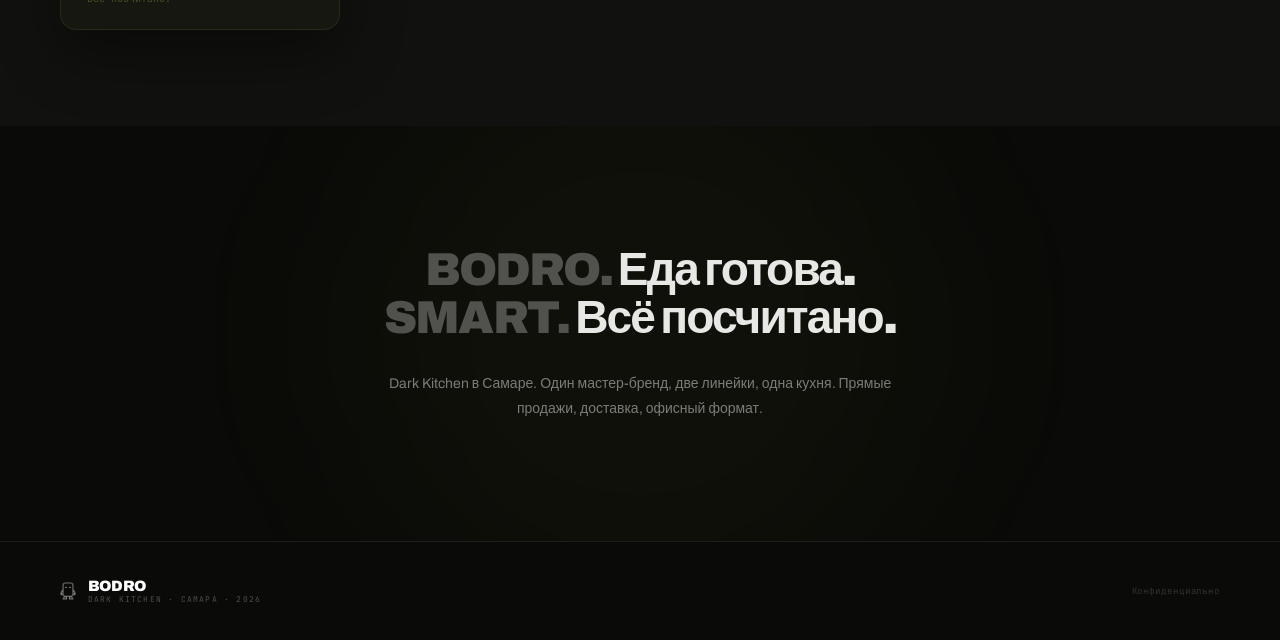
==== commit f1a456b1: "Главная: убрать блок статистики в hero, добавить светлую тему + переключатель, меню по центру - inde" ====
--- a/index.html
+++ b/index.html
@@ -3,6 +3,7 @@
 <head>
 <meta charset="UTF-8">
 <meta name="viewport" content="width=device-width, initial-scale=1.0">
+<script>(function(){if(localStorage.getItem('bodro-theme')==='light')document.documentElement.setAttribute('data-theme','light');})();</script>
 <title>BODRO — Dark Kitchen · Самара</title>
 <link rel="preconnect" href="https://fonts.googleapis.com">
 <link href="https://fonts.googleapis.com/css2?family=Archivo:wght@300;400;500;600;700;900&family=JetBrains+Mono:wght@400;500;700&display=swap" rel="stylesheet">
@@ -10,27 +11,42 @@
 *,*::before,*::after{box-sizing:border-box;margin:0;padding:0;}
 html{scroll-behavior:smooth;overflow-x:hidden;}
 :root{
-  --black:#0A0A08;--black-2:#111110;--sand:#F2EDE5;--lime:#B5D64E;--white:#FFFFFF;
+  --black:#0A0A08;--black-2:#111110;--sand:#F2EDE5;--lime:#B5D64E;--white:#FFFFFF;--ink:#0A0A08;
   --line:rgba(255,255,255,.08);--sub:rgba(255,255,255,.45);--muted:rgba(255,255,255,.28);
   --glass:rgba(255,255,255,.035);--glass-2:rgba(255,255,255,.06);
   --red:#EF4444;--amber:#F59E0B;--green:#22C55E;--blue:#3B82F6;
   --gs:0 24px 60px rgba(0,0,0,.4);
   --mono:'JetBrains Mono',monospace;
-}
-body{font-family:'Archivo',sans-serif;background:var(--black);color:var(--white);overflow-x:hidden;}
+  transition:background .25s,color .25s;
+}
+[data-theme="light"]{
+  --black:#FFFFFF;--black-2:#F5F3EF;--white:#0A0A08;
+  --line:rgba(10,10,8,.1);--sub:rgba(10,10,8,.55);--muted:rgba(10,10,8,.35);
+  --glass:rgba(10,10,8,.03);--glass-2:rgba(10,10,8,.055);
+  --gs:0 18px 40px rgba(10,10,8,.08);
+}
+body{font-family:'Archivo',sans-serif;background:var(--black);color:var(--white);overflow-x:hidden;transition:background .25s,color .25s;}
+.u-nav{transition:background .25s,border-color .25s;}
+[data-theme="light"] .u-nav{background:rgba(255,255,255,.85);}
 
 /* ─ UNIVERSAL NAV ─ */
-.u-nav{position:fixed;top:0;left:0;right:0;width:100%;max-width:100vw;overflow:hidden;z-index:900;height:58px;display:flex;align-items:center;gap:20px;padding:0 28px;background:rgba(10,10,8,.85);backdrop-filter:blur(28px) saturate(200%);-webkit-backdrop-filter:blur(28px) saturate(200%);border-bottom:1px solid var(--line);}
+.u-nav{position:fixed;top:0;left:0;right:0;width:100%;max-width:100vw;overflow:hidden;z-index:900;height:66px;display:grid;grid-template-columns:auto 1fr auto;align-items:center;gap:20px;padding:0 28px;background:rgba(10,10,8,.85);backdrop-filter:blur(28px) saturate(200%);-webkit-backdrop-filter:blur(28px) saturate(200%);border-bottom:1px solid var(--line);}
 .u-logo{display:flex;align-items:center;gap:10px;text-decoration:none;flex-shrink:0;}
-.u-logo img{height:24px;width:auto;display:block;}
-.u-wordmark{font-size:15px;font-weight:900;letter-spacing:-.04em;color:var(--white);}
+.u-logo img{height:26px;width:auto;display:block;}
+.u-wordmark{font-size:16px;font-weight:900;letter-spacing:-.04em;color:var(--white);}
 .u-sub{font-family:var(--mono);font-size:8px;color:var(--muted);letter-spacing:.14em;text-transform:uppercase;white-space:nowrap;}
-.u-links{flex:1;display:flex;gap:2px;overflow-x:auto;scrollbar-width:none;-ms-overflow-style:none;justify-content:flex-start;min-width:0;}
+.u-links{min-width:0;display:flex;gap:4px;overflow-x:auto;scrollbar-width:none;-ms-overflow-style:none;justify-content:flex-start;}
 .u-links::-webkit-scrollbar{display:none;}
-.u-link{font-size:13px;font-weight:600;color:var(--sub);text-decoration:none;padding:7px 13px;border-radius:7px;transition:all .15s;letter-spacing:-.01em;white-space:nowrap;flex-shrink:0;}
+.u-link{font-size:14.5px;font-weight:600;color:var(--sub);text-decoration:none;padding:10px 17px;border-radius:9px;transition:all .15s;letter-spacing:-.01em;white-space:nowrap;flex-shrink:0;}
 .u-link:hover{color:var(--white);background:var(--glass-2);}
-.u-link.active{color:var(--black);background:var(--lime);}
+.u-link.active{color:var(--ink);background:var(--lime);}
 @media(min-width:901px){.u-links{justify-content:center;}}
+
+/* ─ THEME TOGGLE ─ */
+.theme-toggle{position:relative;display:flex;align-items:center;width:54px;height:29px;border-radius:20px;background:var(--glass-2);border:1px solid var(--line);cursor:pointer;flex-shrink:0;padding:0;}
+.tt-knob{position:absolute;top:2px;left:2px;width:23px;height:23px;border-radius:50%;background:var(--lime);display:flex;align-items:center;justify-content:center;transition:transform .25s cubic-bezier(.4,0,.2,1);box-shadow:0 2px 6px rgba(0,0,0,.25);}
+.tt-knob svg{width:13px;height:13px;stroke:var(--ink);}
+[data-theme="light"] .tt-knob{transform:translateX(25px);}
 
 /* ─ HERO ─ */
 .hero{
@@ -49,11 +65,7 @@
 .hero-slogan{font-size:clamp(16px,2vw,24px);font-weight:700;letter-spacing:.12em;text-transform:uppercase;color:var(--sub);margin-top:28px;position:relative;z-index:1;}
 .hero-desc{font-size:15px;color:var(--sub);line-height:1.75;max-width:480px;margin:18px auto 0;position:relative;z-index:1;}
 
-.hero-stats{display:flex;gap:0;margin-top:56px;border:1px solid var(--line);border-radius:16px;overflow:hidden;position:relative;z-index:1;background:var(--glass);backdrop-filter:blur(20px);}
-.h-stat{flex:1;padding:22px 30px;border-right:1px solid var(--line);display:flex;flex-direction:column;align-items:center;justify-content:center;}
-.h-stat:last-child{border-right:none;}
-.h-stat-v{font-family:var(--mono);font-size:26px;font-weight:700;letter-spacing:-.02em;margin-bottom:4px;white-space:nowrap;line-height:1;color:var(--lime);}
-.h-stat-l{font-family:var(--mono);font-size:8px;color:var(--muted);letter-spacing:.15em;text-transform:uppercase;white-space:nowrap;}
+.hero-eyebrow-bottom{font-family:var(--mono);font-size:10px;font-weight:700;letter-spacing:.28em;text-transform:uppercase;color:var(--muted);margin-top:56px;padding-top:28px;border-top:1px solid var(--line);position:relative;z-index:1;}
 
 /* ─ DASHBOARD GRID ─ */
 .pages-section{padding:96px 60px;background:var(--black-2);}
@@ -107,8 +119,25 @@
 .au.in{opacity:1;transform:none;}
 .d1{transition-delay:.1s!important;}.d2{transition-delay:.2s!important;}.d3{transition-delay:.3s!important;}.d4{transition-delay:.4s!important;}.d5{transition-delay:.5s!important;}.d6{transition-delay:.6s!important;}.d7{transition-delay:.7s!important;}
 
-@media(max-width:1100px){.pages-grid{grid-template-columns:1fr 1fr;}.pages-section,.manifesto{padding:72px 32px;}.hero{padding:80px 24px 48px;}.u-nav{padding:0 20px;}.u-sub{display:none;}.hero-stats{flex-wrap:wrap;}.h-stat{flex:1 1 40%;border-right:1px solid var(--line);border-bottom:1px solid var(--line);}}
-@media(max-width:640px){.pages-grid{grid-template-columns:1fr;}.h-stat{flex:1 1 100%;border-right:none;}}
+@media(max-width:1100px){.pages-grid{grid-template-columns:1fr 1fr;}.pages-section,.manifesto{padding:72px 32px;}.hero{padding:80px 24px 48px;}.u-nav{padding:0 20px;}.u-sub{display:none;}}
+@media(max-width:640px){.pages-grid{grid-template-columns:1fr;}}
+
+/* ─ LIGHT THEME OVERRIDES ─ */
+[data-theme="light"] .page-card:hover{border-color:rgba(10,10,8,.14);}
+[data-theme="light"] .page-card::before{background:var(--accent, rgba(10,10,8,.12));}
+[data-theme="light"] .page-card:hover .pc-arrow{color:rgba(10,10,8,.6);}
+[data-theme="light"] .card-white{--accent:rgba(10,10,8,.3);}
+[data-theme="light"] .m-quote{color:rgba(10,10,8,.85);}
+[data-theme="light"] .ft-right{color:rgba(10,10,8,.2);}
+[data-theme="light"] .pc-viz [fill="rgba(255,255,255,.15)"]{fill:rgba(10,10,8,.18);}
+[data-theme="light"] .pc-viz [fill="rgba(255,255,255,.25)"]{fill:rgba(10,10,8,.28);}
+[data-theme="light"] .pc-viz [fill="rgba(255,255,255,.2)"]{fill:rgba(10,10,8,.22);}
+[data-theme="light"] .pc-viz [fill="rgba(255,255,255,.3)"]{fill:rgba(10,10,8,.32);}
+[data-theme="light"] .pc-viz [fill="rgba(255,255,255,.1)"]{fill:rgba(10,10,8,.12);}
+[data-theme="light"] .pc-viz [fill="rgba(255,255,255,.4)"]{fill:rgba(10,10,8,.4);}
+[data-theme="light"] .pc-viz [stroke="rgba(255,255,255,.08)"]{stroke:rgba(10,10,8,.1);}
+[data-theme="light"] .pc-viz text[fill="#fff"]{fill:#0A0A08;}
+[data-theme="light"] .u-logo img,[data-theme="light"] .hero-tag img,[data-theme="light"] .ft-left img{filter:invert(1);}
 </style>
 </head>
 <body>
@@ -130,6 +159,12 @@
     <a href="nutrition-table.html" class="u-link">Nutrition</a>
     <a href="questions.html" class="u-link">Questions</a>
   </div>
+  <button class="theme-toggle" id="themeToggle" aria-label="Переключить тему" onclick="toggleTheme()">
+    <span class="tt-knob">
+      <svg id="ttIconSun" viewBox="0 0 24 24" fill="none" stroke="currentColor" stroke-width="2.2" stroke-linecap="round" style="display:none"><circle cx="12" cy="12" r="4"/><path d="M12 2v2M12 20v2M4.93 4.93l1.4 1.4M17.66 17.66l1.4 1.4M2 12h2M20 12h2M4.93 19.07l1.4-1.4M17.66 6.34l1.4-1.4"/></svg>
+      <svg id="ttIconMoon" viewBox="0 0 24 24" fill="none" stroke="currentColor" stroke-width="2.2" stroke-linecap="round"><path d="M21 12.79A9 9 0 1111.21 3 7 7 0 0021 12.79z"/></svg>
+    </span>
+  </button>
 </nav>
 
 <!-- HERO -->
@@ -141,28 +176,7 @@
   <div class="hero-wordmark au" id="t2">BODRO</div>
   <div class="hero-slogan au" id="t3">Еда готова.</div>
   <div class="hero-desc au" id="t4">Мастер-бренд и две линейки. BODRO — вкусная готовая еда на каждый день. BODRO SMART — белок и КБЖУ под контролем.</div>
-  <div class="hero-stats au" id="t5">
-    <div class="h-stat">
-      <div class="h-stat-v">18+3</div>
-      <div class="h-stat-l">Блюд + напитков</div>
-    </div>
-    <div class="h-stat">
-      <div class="h-stat-v">2</div>
-      <div class="h-stat-l">Линейки</div>
-    </div>
-    <div class="h-stat">
-      <div class="h-stat-v">6</div>
-      <div class="h-stat-l">Конкурентов изучено</div>
-    </div>
-    <div class="h-stat">
-      <div class="h-stat-v">1.5М</div>
-      <div class="h-stat-l">Бюджет, ₽</div>
-    </div>
-    <div class="h-stat">
-      <div class="h-stat-v">Мес. 1</div>
-      <div class="h-stat-l">Старт</div>
-    </div>
-  </div>
+  <div class="hero-eyebrow-bottom au" id="t5">Панель управления · Разделы сайта</div>
 </section>
 
 <!-- PAGES -->
@@ -277,6 +291,20 @@
     if(el){setTimeout(()=>el.classList.add('in'),i*80);}
   });
 },60);
+
+function updateThemeIcon(){
+  const isLight = document.documentElement.getAttribute('data-theme') === 'light';
+  const sun = document.getElementById('ttIconSun'), moon = document.getElementById('ttIconMoon');
+  if (sun && moon) { sun.style.display = isLight ? 'block' : 'none'; moon.style.display = isLight ? 'none' : 'block'; }
+}
+function toggleTheme(){
+  const html = document.documentElement;
+  const isLight = html.getAttribute('data-theme') === 'light';
+  if (isLight) { html.removeAttribute('data-theme'); localStorage.setItem('bodro-theme','dark'); }
+  else { html.setAttribute('data-theme','light'); localStorage.setItem('bodro-theme','light'); }
+  updateThemeIcon();
+}
+updateThemeIcon();
 </script>
 </body>
 </html>
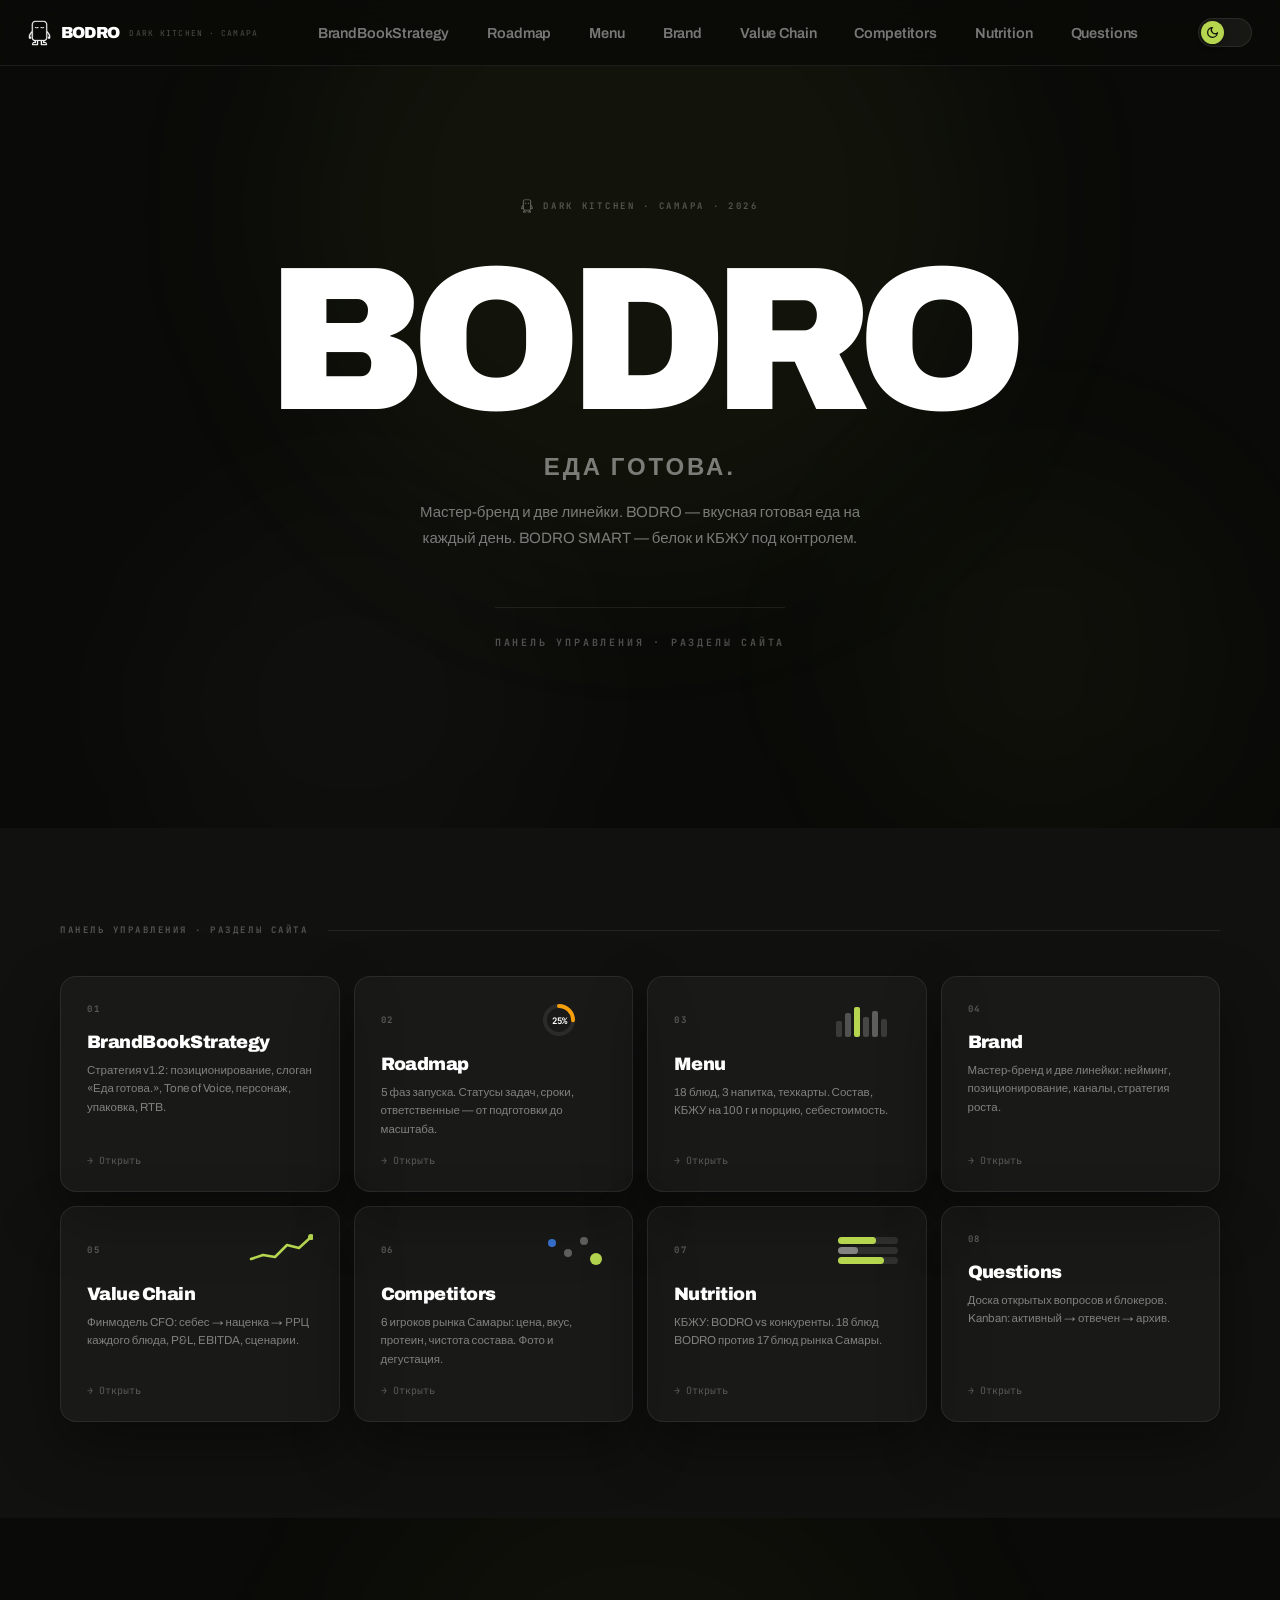
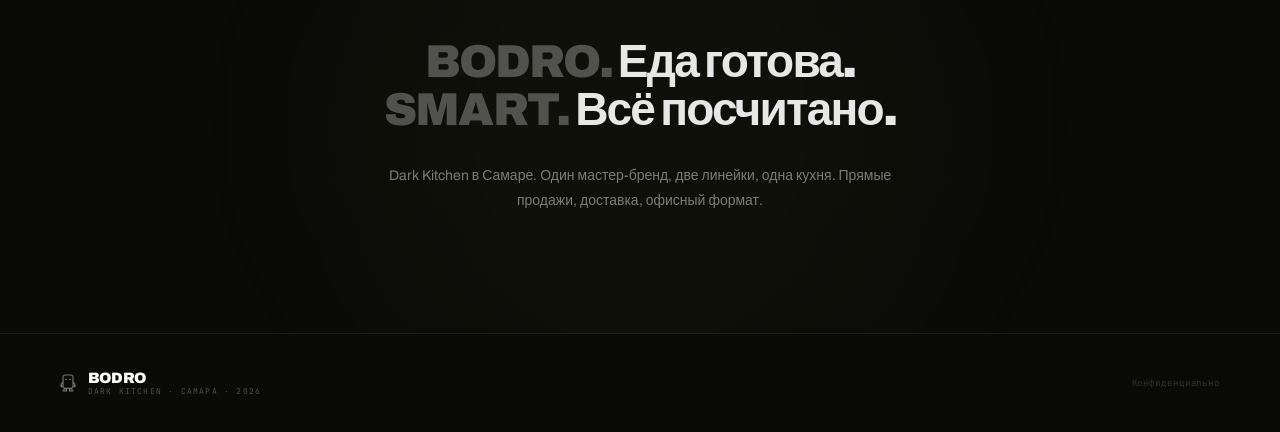
==== commit 41097789: "Update BODRO value chain and Samara competitor analysis" ====
--- a/index.html
+++ b/index.html
@@ -250,13 +250,6 @@
       <div class="pc-arrow">→ Открыть</div>
     </a>
 
-    <div class="page-card au d2" style="background:rgba(181,214,78,.03);border-color:rgba(181,214,78,.1);cursor:default;">
-      <div class="pc-top"><div class="pc-num" style="color:rgba(181,214,78,.4);">10</div></div>
-      <div class="pc-title" style="color:rgba(181,214,78,.6);">BODRO SMART</div>
-      <div class="pc-desc" style="color:rgba(181,214,78,.3);">Функциональная линейка. Белок и КБЖУ под контролем, чёрная упаковка, лайм-код. 350–450 ₽.</div>
-      <div class="pc-arrow" style="font-family:var(--mono);font-size:10px;color:rgba(181,214,78,.3);">Всё посчитано.</div>
-    </div>
-
   </div>
 </section>
 
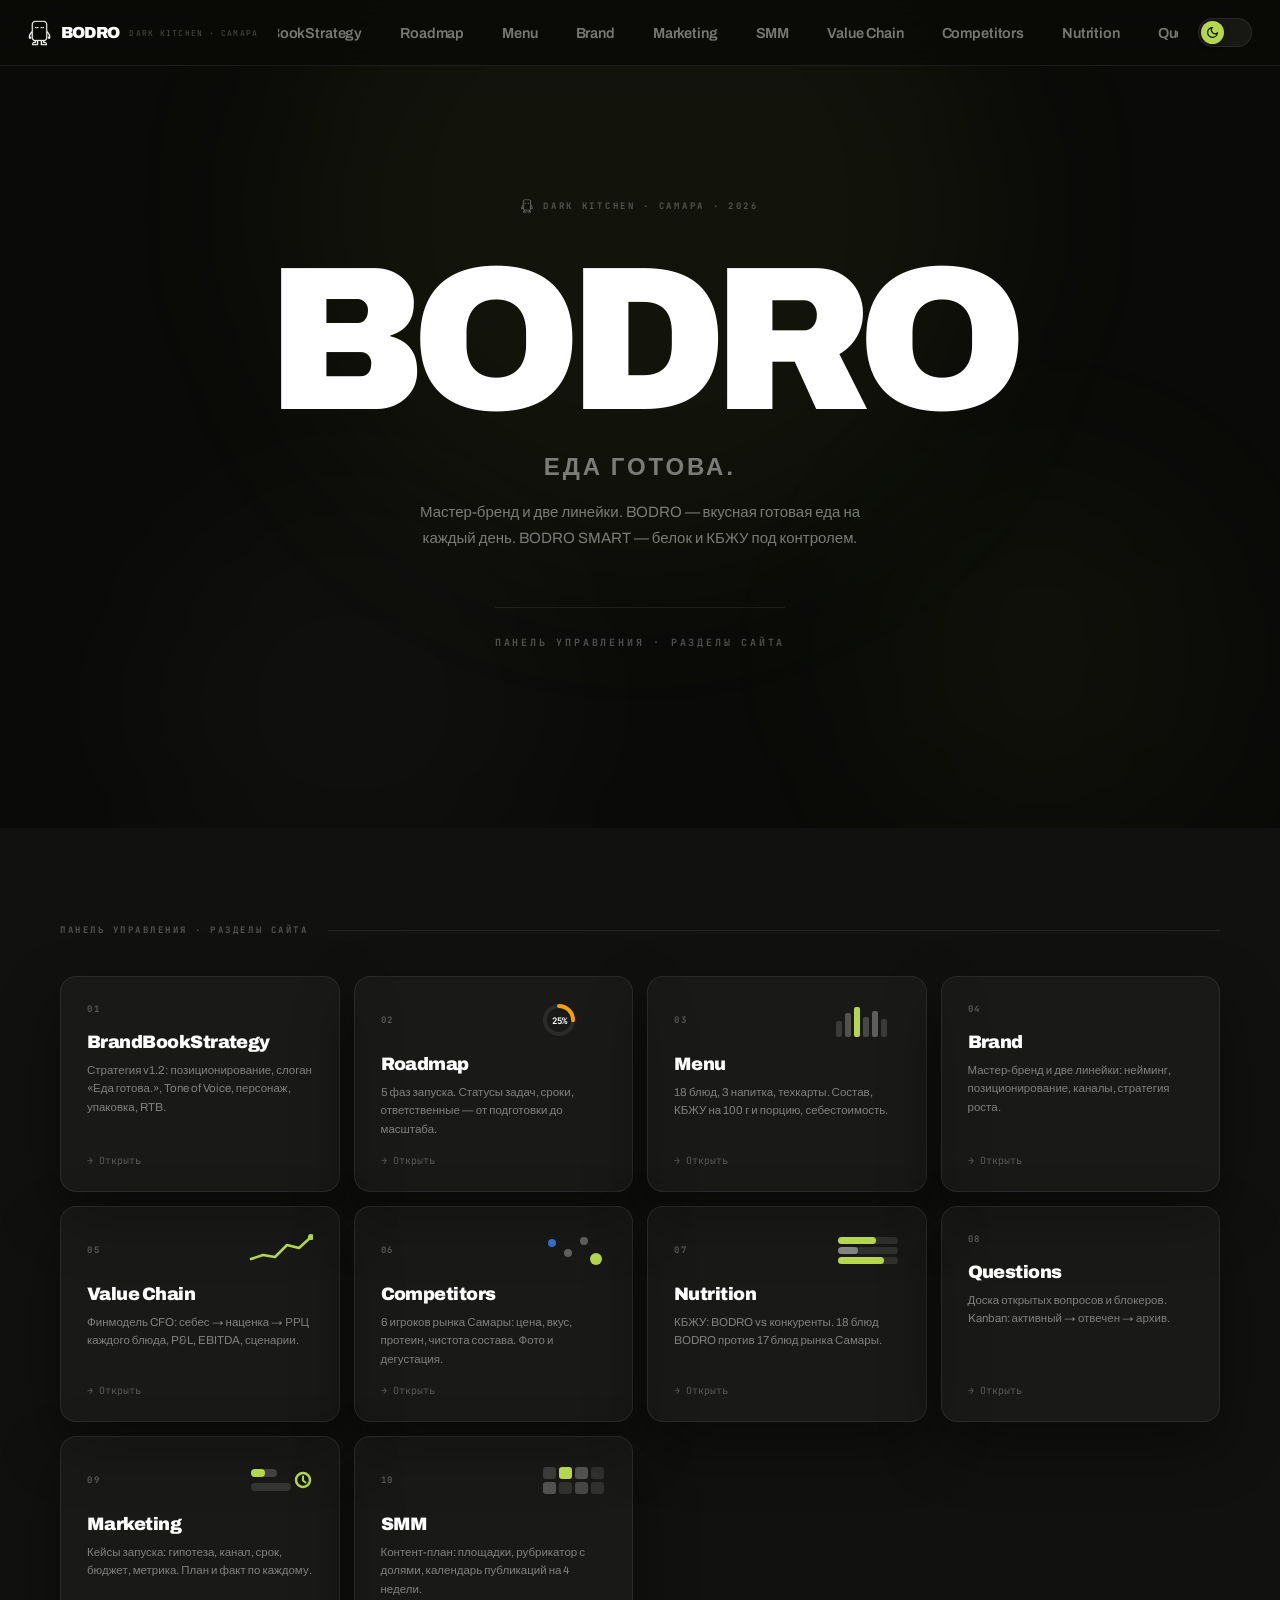
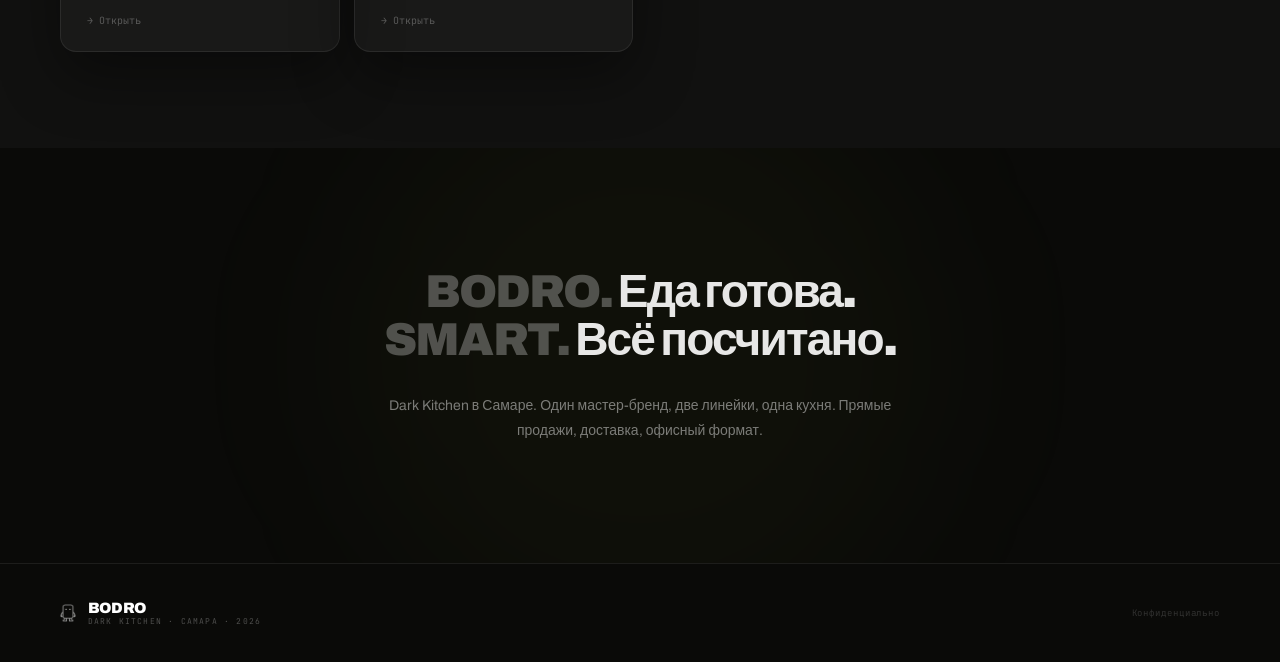
==== commit e6dd9d81: "Add Marketing and SMM sections marketing.html — кейсы запуска: карточки со статусом, гипотезой, кана" ====
--- a/index.html
+++ b/index.html
@@ -3,6 +3,8 @@
 <head>
 <meta charset="UTF-8">
 <meta name="viewport" content="width=device-width, initial-scale=1.0">
+<link rel="stylesheet" href="site-nav.css">
+<script src="site-nav.js" defer></script>
 <script>(function(){if(localStorage.getItem('bodro-theme')==='light')document.documentElement.setAttribute('data-theme','light');})();</script>
 <title>BODRO — Dark Kitchen · Самара</title>
 <link rel="preconnect" href="https://fonts.googleapis.com">
@@ -154,6 +156,8 @@
     <a href="roadmap.html" class="u-link">Roadmap</a>
     <a href="menu.html" class="u-link">Menu</a>
     <a href="brand.html" class="u-link">Brand</a>
+    <a href="marketing.html" class="u-link">Marketing</a>
+    <a href="smm.html" class="u-link">SMM</a>
     <a href="valuechain.html" class="u-link">Value Chain</a>
     <a href="competitor-analysis.html" class="u-link">Competitors</a>
     <a href="nutrition-table.html" class="u-link">Nutrition</a>
@@ -250,6 +254,24 @@
       <div class="pc-arrow">→ Открыть</div>
     </a>
 
+    <a href="marketing.html" class="page-card card-lime au d3">
+      <div class="pc-top"><div class="pc-num">09</div>
+        <svg class="pc-viz" viewBox="0 0 64 34" fill="none"><rect x="2" y="6" width="26" height="8" rx="4" fill="rgba(255,255,255,.18)"/><rect x="2" y="20" width="40" height="8" rx="4" fill="rgba(255,255,255,.12)"/><rect x="2" y="6" width="14" height="8" rx="4" fill="#B5D64E"/><circle cx="54" cy="17" r="7" stroke="#B5D64E" stroke-width="2.5"/><path d="M54 13.5v4l2.5 2" stroke="#B5D64E" stroke-width="2" stroke-linecap="round"/></svg>
+      </div>
+      <div class="pc-title">Marketing</div>
+      <div class="pc-desc">Кейсы запуска: гипотеза, канал, срок, бюджет, метрика. План и факт по каждому.</div>
+      <div class="pc-arrow">→ Открыть</div>
+    </a>
+
+    <a href="smm.html" class="page-card card-white au d4">
+      <div class="pc-top"><div class="pc-num">10</div>
+        <svg class="pc-viz" viewBox="0 0 64 34" fill="none"><rect x="1" y="4" width="13" height="12" rx="3" fill="rgba(255,255,255,.15)"/><rect x="17" y="4" width="13" height="12" rx="3" fill="#B5D64E"/><rect x="33" y="4" width="13" height="12" rx="3" fill="rgba(255,255,255,.25)"/><rect x="49" y="4" width="13" height="12" rx="3" fill="rgba(255,255,255,.1)"/><rect x="1" y="19" width="13" height="12" rx="3" fill="rgba(255,255,255,.25)"/><rect x="17" y="19" width="13" height="12" rx="3" fill="rgba(255,255,255,.1)"/><rect x="33" y="19" width="13" height="12" rx="3" fill="rgba(255,255,255,.2)"/><rect x="49" y="19" width="13" height="12" rx="3" fill="rgba(255,255,255,.1)"/></svg>
+      </div>
+      <div class="pc-title">SMM</div>
+      <div class="pc-desc">Контент-план: площадки, рубрикатор с долями, календарь публикаций на 4 недели.</div>
+      <div class="pc-arrow">→ Открыть</div>
+    </a>
+
   </div>
 </section>
 
--- a/site-nav.css
+++ b/site-nav.css
@@ -0,0 +1,11 @@
+/* Shared mobile navigation for the working BODRO pages. */
+.nav-menu-toggle{display:none;align-items:center;justify-content:center;width:34px;height:34px;padding:0;border:1px solid var(--line,rgba(255,255,255,.12));border-radius:8px;background:var(--glass-2,rgba(255,255,255,.06));color:var(--white,#fff);cursor:pointer;flex-shrink:0;}
+.nav-menu-toggle svg{width:18px;height:18px;stroke:currentColor;}
+
+@media(max-width:900px){
+  .u-nav{overflow:visible!important;}
+  .nav-menu-toggle{display:inline-flex;}
+  .u-links{display:none!important;position:absolute!important;top:calc(100% + 8px);left:16px!important;right:16px!important;min-width:0!important;max-height:calc(100vh - 84px);padding:8px!important;overflow-y:auto!important;flex-direction:column!important;align-items:stretch!important;justify-content:flex-start!important;background:var(--black-2,#111110)!important;border:1px solid var(--line,rgba(255,255,255,.12))!important;border-radius:8px;box-shadow:0 18px 40px rgba(0,0,0,.28);transform:none!important;z-index:901;}
+  .u-links.is-open{display:flex!important;}
+  .u-link{width:100%;padding:11px 13px!important;}
+}
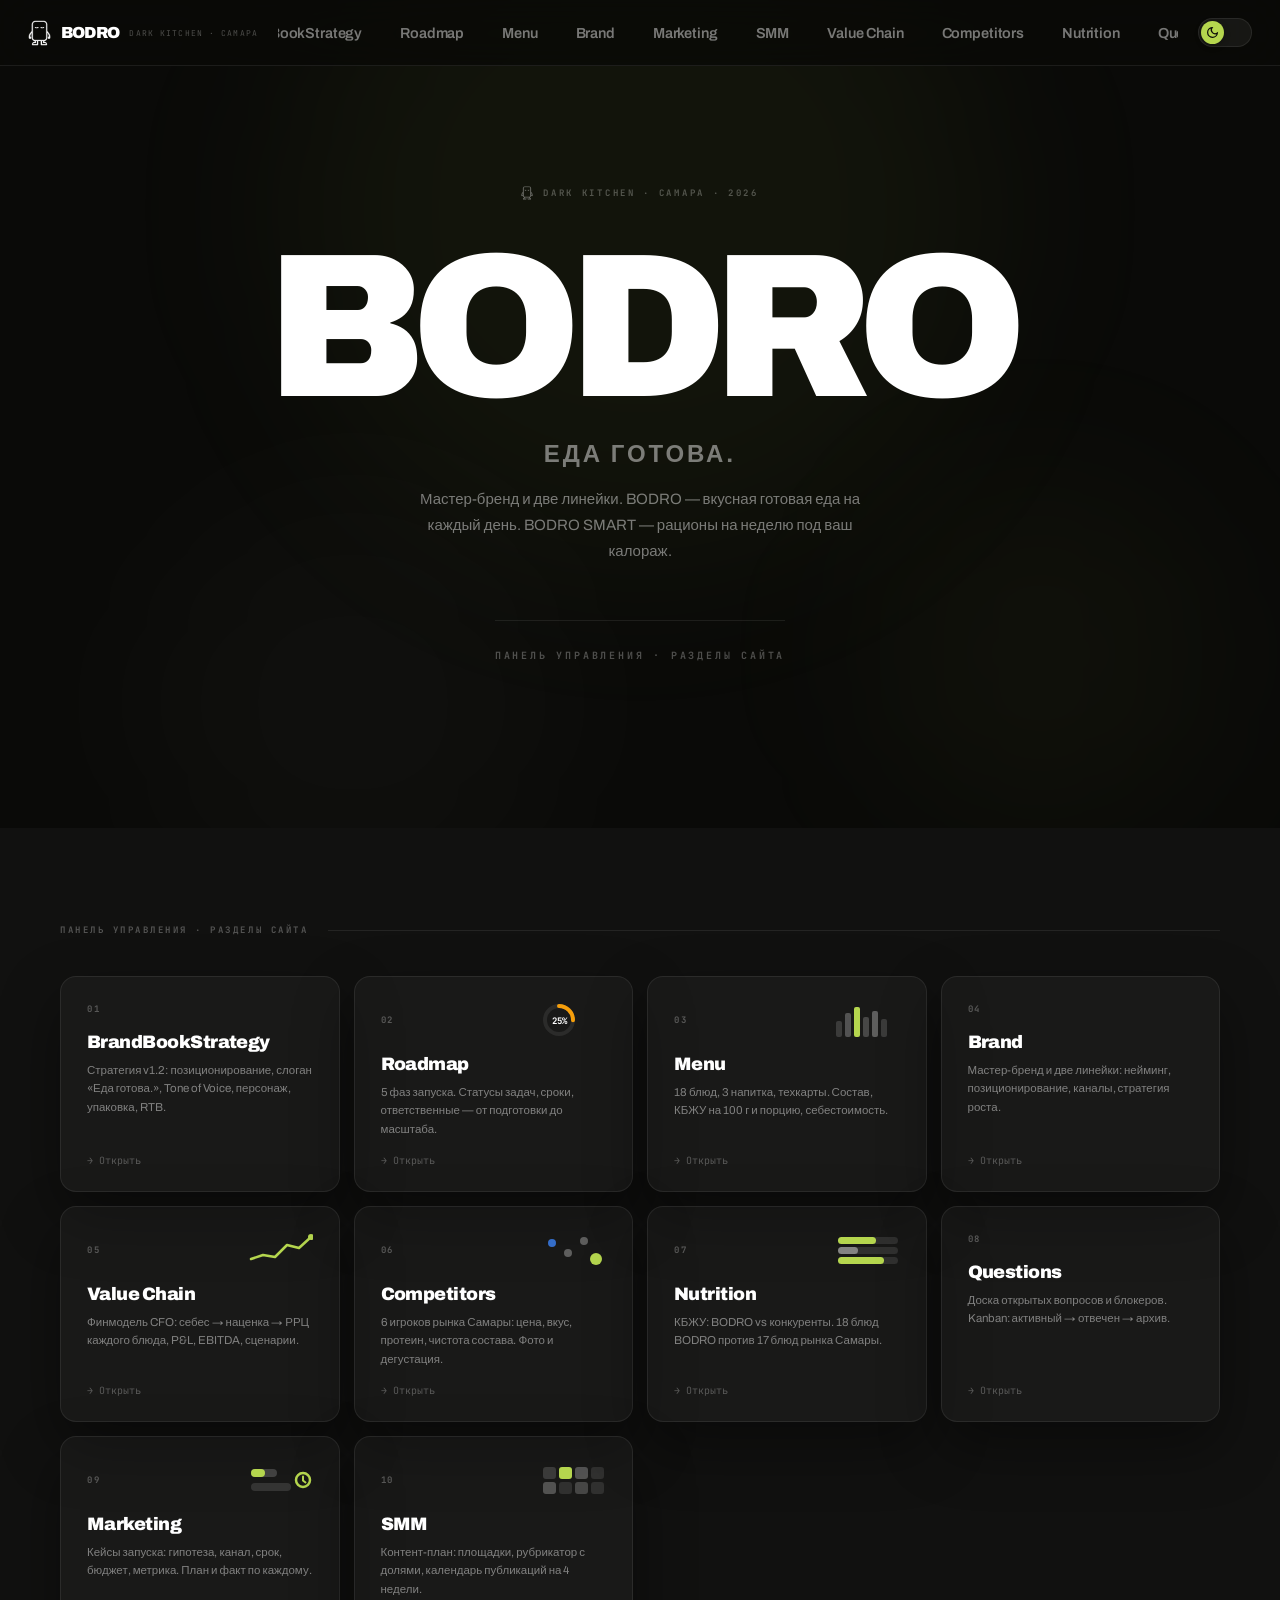
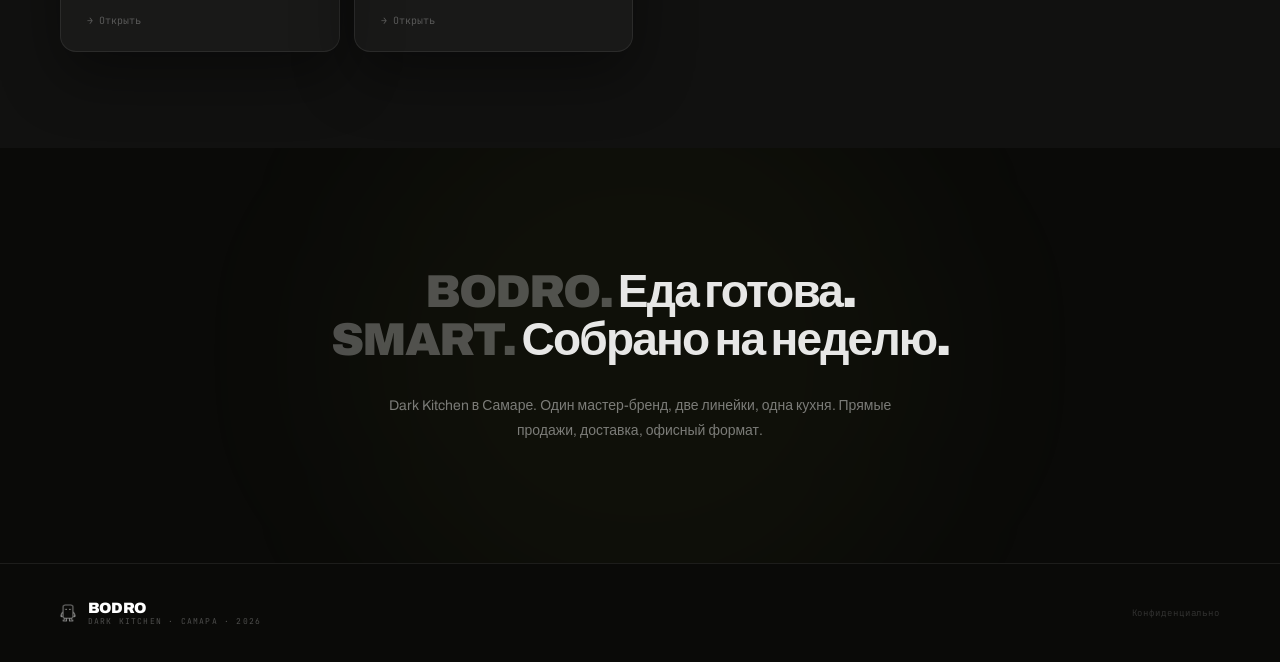
==== commit 4890c04b: "Разнести новую архитектуру по всем страницам сайта index.html — hero и манифест: SMART описан как ра" ====
--- a/index.html
+++ b/index.html
@@ -179,7 +179,7 @@
   <div class="hero-tag au" id="t1"><img src="images/icon-mascot.png" alt="">Dark Kitchen · Самара · 2026</div>
   <div class="hero-wordmark au" id="t2">BODRO</div>
   <div class="hero-slogan au" id="t3">Еда готова.</div>
-  <div class="hero-desc au" id="t4">Мастер-бренд и две линейки. BODRO — вкусная готовая еда на каждый день. BODRO SMART — белок и КБЖУ под контролем.</div>
+  <div class="hero-desc au" id="t4">Мастер-бренд и две линейки. BODRO — вкусная готовая еда на каждый день. BODRO SMART — рационы на неделю под ваш калораж.</div>
   <div class="hero-eyebrow-bottom au" id="t5">Панель управления · Разделы сайта</div>
 </section>
 
@@ -279,7 +279,7 @@
 <section class="manifesto">
   <div class="hero-orb" style="width:600px;height:600px;background:rgba(181,214,78,.03);top:50%;left:50%;transform:translate(-50%,-50%);"></div>
   <div class="manifesto-inner">
-    <div class="m-quote au"><span>BODRO. </span>Еда готова.<br><span>SMART. </span>Всё посчитано.</div>
+    <div class="m-quote au"><span>BODRO. </span>Еда готова.<br><span>SMART. </span>Собрано на неделю.</div>
     <div class="m-sub au d1">Dark Kitchen в Самаре. Один мастер-бренд, две линейки, одна кухня. Прямые продажи, доставка, офисный формат.</div>
   </div>
 </section>
